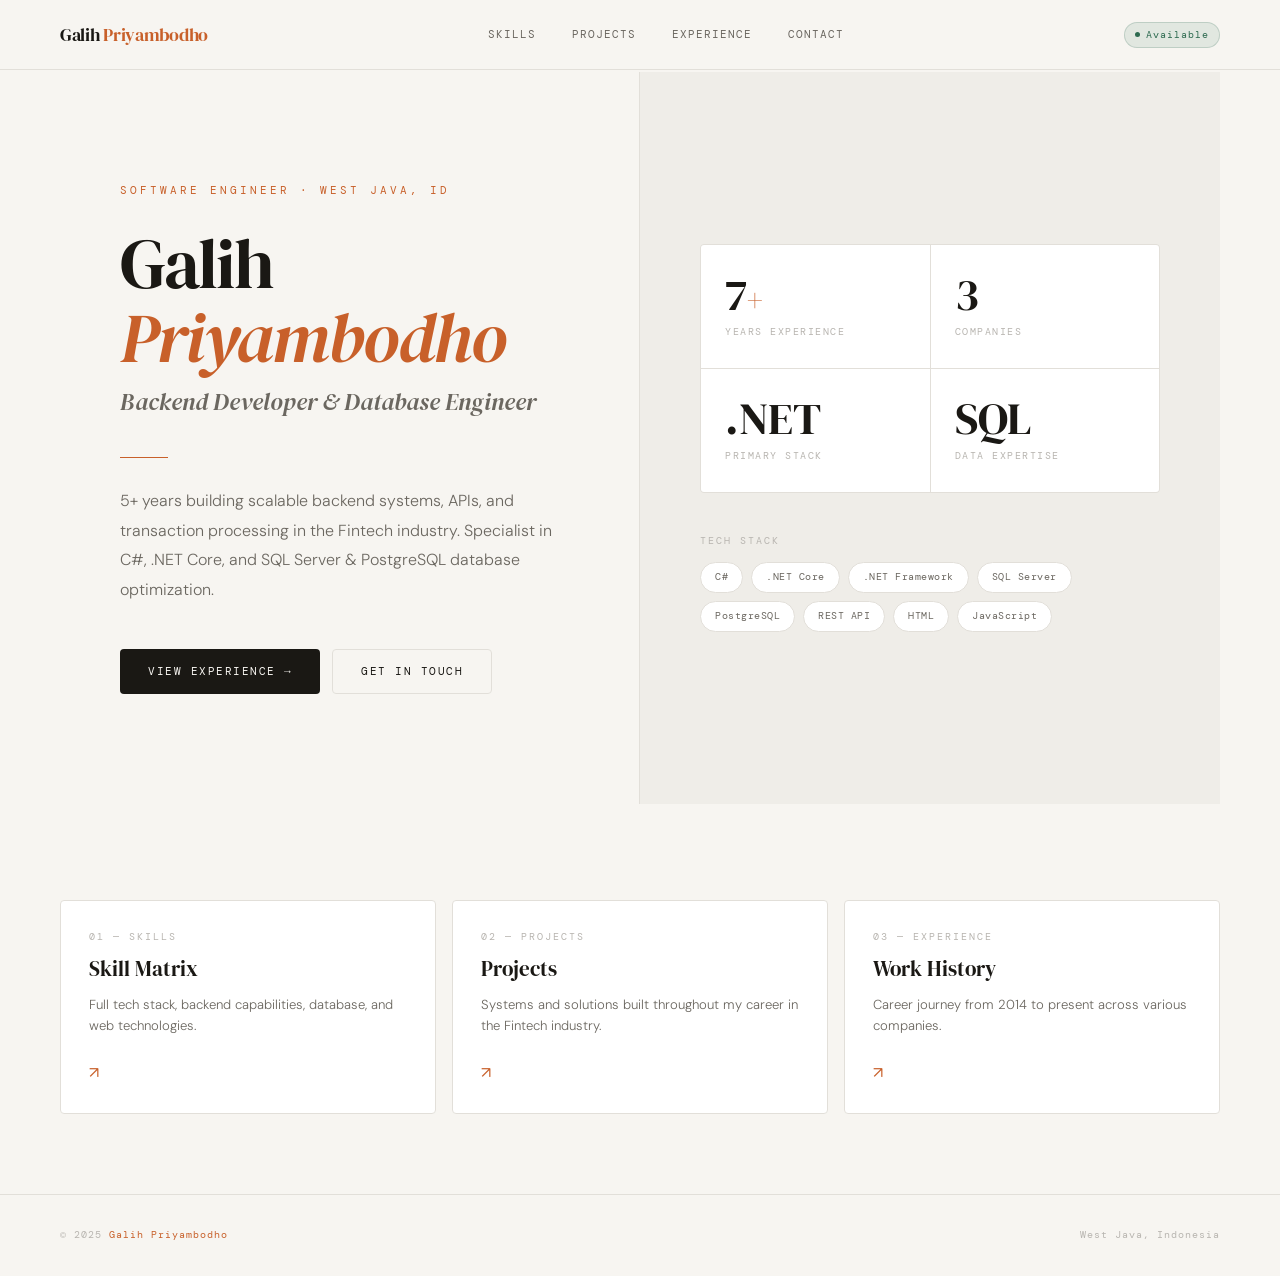
==== index.html @ e3475571 "Update portfolioexperience and stats - Updated experience duration from 5 to 7 years - Updated compa" ====
<!DOCTYPE html>
<html lang="en">
<head>
  <meta charset="UTF-8">
  <meta name="viewport" content="width=device-width, initial-scale=1.0">
  <title>Galih Priyambodho — Software Engineer</title>
  <meta property="og:type" content="website">
  <meta property="og:url" content="https://galihpriyambodho.pages.dev/">
  <meta property="og:title" content="Galih Priyambodho | Senior Full-Stack Developer">
  <meta property="og:description" content="Portfolio of a Senior Full-Stack Developer specializing in .NET and Fintech solutions.">
  
  <meta property="og:image" content="https://galihpriyambodho.pages.dev/assets/og-image.png">
  <link rel="stylesheet" href="assets/css/global.css">
  <style>
    /* ── Hero ── */
    #hero {
      min-height: 100vh;
      display: grid;
      grid-template-columns: 1fr 1fr;
      gap: 0;
      padding-top: 72px;
    }
    .hero-left {
      display: flex;
      flex-direction: column;
      justify-content: center;
      padding: 80px 60px 80px 60px;
      border-right: 1px solid var(--border);
    }
    .hero-eyebrow {
      font-family: 'DM Mono', monospace;
      font-size: 0.68rem;
      letter-spacing: 3px;
      color: var(--accent);
      text-transform: uppercase;
      margin-bottom: 28px;
      animation: fadeUp 0.7s ease forwards;
    }
    .hero-name {
      font-family: 'DM Serif Display', serif;
      font-size: clamp(3rem, 5.5vw, 5rem);
      font-weight: 400;
      line-height: 1.05;
      letter-spacing: -2px;
      color: var(--ink);
      margin-bottom: 8px;
      animation: fadeUp 0.7s 0.1s ease forwards;
      opacity: 0;
    }
    .hero-name em {
      font-style: italic;
      color: var(--accent);
    }
    .hero-title {
      font-family: 'DM Serif Display', serif;
      font-size: clamp(1rem, 2vw, 1.5rem);
      font-weight: 400;
      font-style: italic;
      color: var(--ink-mid);
      margin-bottom: 36px;
      animation: fadeUp 0.7s 0.2s ease forwards;
      opacity: 0;
    }
    .hero-divider {
      width: 48px; height: 1px;
      background: var(--accent);
      margin-bottom: 28px;
      animation: expandW 0.8s 0.3s ease forwards;
      transform-origin: left;
      transform: scaleX(0);
    }
    @keyframes expandW { to { transform: scaleX(1); } }
    .hero-bio {
      font-size: 1rem;
      line-height: 1.85;
      color: var(--ink-mid);
      font-weight: 300;
      max-width: 440px;
      margin-bottom: 44px;
      animation: fadeUp 0.7s 0.35s ease forwards;
      opacity: 0;
    }
    .hero-cta {
      display: flex;
      gap: 12px;
      animation: fadeUp 0.7s 0.45s ease forwards;
      opacity: 0;
    }
    @keyframes fadeUp {
      from { opacity: 0; transform: translateY(18px); }
      to   { opacity: 1; transform: translateY(0); }
    }

    /* ── Hero Right Panel ── */
    .hero-right {
      display: flex;
      flex-direction: column;
      justify-content: center;
      padding: 80px 60px;
      background: var(--bg-soft);
      animation: fadeUp 0.8s 0.5s ease forwards;
      opacity: 0;
    }
    .hero-stats {
      display: grid;
      grid-template-columns: 1fr 1fr;
      gap: 1px;
      background: var(--border);
      border: 1px solid var(--border);
      border-radius: var(--radius);
      overflow: hidden;
      margin-bottom: 40px;
    }
    .stat-box {
      background: var(--bg-card);
      padding: 28px 24px;
    }
    .stat-num {
      font-family: 'DM Serif Display', serif;
      font-size: 2.8rem;
      font-weight: 400;
      color: var(--ink);
      line-height: 1;
      margin-bottom: 6px;
    }
    .stat-num span { color: var(--accent); font-size: 1.8rem; }
    .stat-label {
      font-family: 'DM Mono', monospace;
      font-size: 0.62rem;
      letter-spacing: 1.5px;
      color: var(--ink-faint);
      text-transform: uppercase;
    }

    .hero-stack-title {
      font-family: 'DM Mono', monospace;
      font-size: 0.62rem;
      letter-spacing: 2px;
      color: var(--ink-faint);
      text-transform: uppercase;
      margin-bottom: 14px;
    }
    .hero-stack {
      display: flex;
      flex-wrap: wrap;
      gap: 8px;
    }
    .stack-pill {
      font-family: 'DM Mono', monospace;
      font-size: 0.65rem;
      letter-spacing: 0.5px;
      padding: 6px 14px;
      background: var(--bg-card);
      border: 1px solid var(--border);
      color: var(--ink-mid);
      border-radius: 20px;
      transition: all 0.2s;
    }
    .stack-pill:hover {
      border-color: var(--accent);
      color: var(--accent);
    }

    /* ── Quick Nav Cards ── */
    #quick-nav {
      padding: 0 60px 80px;
      display: grid;
      grid-template-columns: repeat(3, 1fr);
      gap: 16px;
    }
    .qnav-card {
      background: var(--bg-card);
      border: 1px solid var(--border);
      border-radius: var(--radius);
      padding: 28px;
      text-decoration: none;
      color: inherit;
      transition: all 0.25s;
      display: flex;
      flex-direction: column;
      gap: 8px;
    }
    .qnav-card:hover {
      border-color: var(--accent);
      box-shadow: var(--shadow-md);
      transform: translateY(-3px);
    }
    .qnav-num {
      font-family: 'DM Mono', monospace;
      font-size: 0.6rem;
      letter-spacing: 2px;
      color: var(--ink-faint);
      text-transform: uppercase;
    }
    .qnav-title {
      font-family: 'DM Serif Display', serif;
      font-size: 1.3rem;
      color: var(--ink);
    }
    .qnav-desc {
      font-size: 0.82rem;
      color: var(--ink-mid);
      font-weight: 300;
      line-height: 1.6;
    }
    .qnav-arrow {
      margin-top: auto;
      padding-top: 16px;
      font-size: 1rem;
      color: var(--accent);
      transition: transform 0.2s;
    }
    .qnav-card:hover .qnav-arrow { transform: translate(4px, -4px); }

    @media (max-width: 900px) {
      #hero { grid-template-columns: 1fr; }
      .hero-left { padding: 80px 24px 48px; border-right: none; border-bottom: 1px solid var(--border); }
      .hero-right { padding: 48px 24px; }
      #quick-nav { padding: 0 24px 60px; grid-template-columns: 1fr; }
    }
  </style>
</head>
<body>

  <div class="scroll-progress" id="scrollProgress"></div>

  <nav>
    <a href="index.html" class="nav-logo">Galih <span>Priyambodho</span></a>
    <div class="nav-links">
      <a href="porto/skills.html">Skills</a>
      <a href="porto/projects.html">Projects</a>
      <a href="porto/experience.html">Experience</a>
      <a href="porto/contact.html">Contact</a>
    </div>
    <div class="nav-badge">
      <div class="badge-dot"></div>
      Available
    </div>
  </nav>

  <main>
    <section id="hero">

      <!-- Left -->
      <div class="hero-left">
        <div class="hero-eyebrow">Software Engineer · West Java, ID</div>
        <h1 class="hero-name">Galih<br><em>Priyambodho</em></h1>
        <p class="hero-title">Backend Developer & Database Engineer</p>
        <div class="hero-divider"></div>
        <p class="hero-bio">
          5+ years building scalable backend systems, APIs, and transaction processing
          in the Fintech industry. Specialist in C#, .NET Core, and SQL Server & PostgreSQL database optimization.
        </p>
        <div class="hero-cta">
          <a href="porto/experience.html" class="btn btn-primary">View Experience →</a>
          <a href="porto/contact.html" class="btn btn-outline">Get in Touch</a>
        </div>
      </div>

      <!-- Right -->
      <div class="hero-right">
        <div class="hero-stats">
          <div class="stat-box">
            <div class="stat-num">7<span>+</span></div>
            <div class="stat-label">Years Experience</div>
          </div>
          <div class="stat-box">
            <div class="stat-num">3</div>
            <div class="stat-label">Companies</div>
          </div>
          <div class="stat-box">
            <div class="stat-num">.NET</div>
            <div class="stat-label">Primary Stack</div>
          </div>
          <div class="stat-box">
            <div class="stat-num">SQL</div>
            <div class="stat-label">Data Expertise</div>
          </div>
        </div>

        <div class="hero-stack-title">Tech Stack</div>
        <div class="hero-stack">
          <span class="stack-pill">C#</span>
          <span class="stack-pill">.NET Core</span>
          <span class="stack-pill">.NET Framework</span>
          <span class="stack-pill">SQL Server</span>
          <span class="stack-pill">PostgreSQL</span>
          <span class="stack-pill">REST API</span>
          <span class="stack-pill">HTML</span>
          <span class="stack-pill">JavaScript</span>
        </div>
      </div>

    </section>

    <!-- Quick Nav -->
    <div id="quick-nav">
      <a href="porto/skills.html" class="qnav-card reveal">
        <div class="qnav-num">01 — Skills</div>
        <div class="qnav-title">Skill Matrix</div>
        <div class="qnav-desc">Full tech stack, backend capabilities, database, and web technologies.</div>
        <div class="qnav-arrow">↗</div>
      </a>
      <a href="porto/projects.html" class="qnav-card reveal">
        <div class="qnav-num">02 — Projects</div>
        <div class="qnav-title">Projects</div>
        <div class="qnav-desc">Systems and solutions built throughout my career in the Fintech industry.</div>
        <div class="qnav-arrow">↗</div>
      </a>
      <a href="porto/experience.html" class="qnav-card reveal">
        <div class="qnav-num">03 — Experience</div>
        <div class="qnav-title">Work History</div>
        <div class="qnav-desc">Career journey from 2014 to present across various companies.</div>
        <div class="qnav-arrow">↗</div>
      </a>
    </div>
  </main>

  <footer>
    <div class="footer-copy">© 2025 <span>Galih Priyambodho</span></div>
    <div class="footer-loc">West Java, Indonesia</div>
  </footer>

  <script src="assets/js/main.js"></script>
</body>
</html>
---- assets/css/global.css ----
/* ═══════════════════════════════
   GALIH PORTFOLIO — global.css
   Clean Editorial Minimal Theme
═══════════════════════════════ */

@import url('https://fonts.googleapis.com/css2?family=DM+Serif+Display:ital@0;1&family=DM+Mono:wght@300;400;500&family=DM+Sans:ital,wght@0,300;0,400;0,500;1,300&display=swap');

:root {
  --bg:         #f7f5f1;
  --bg-soft:    #efede8;
  --bg-card:    #ffffff;
  --ink:        #1a1814;
  --ink-mid:    #6b6760;
  --ink-faint:  #b8b5b0;
  --accent:     #c8602a;
  --accent-soft:#f0e4db;
  --border:     #e2dfd9;
  --green:      #2d6a4f;
  --radius:     4px;
  --shadow:     0 1px 3px rgba(0,0,0,0.06), 0 4px 16px rgba(0,0,0,0.04);
  --shadow-md:  0 2px 8px rgba(0,0,0,0.08), 0 8px 32px rgba(0,0,0,0.06);
}

*, *::before, *::after { box-sizing: border-box; margin: 0; padding: 0; }
html { scroll-behavior: smooth; font-size: 16px; }

body {
  background: var(--bg);
  color: var(--ink);
  font-family: 'DM Sans', sans-serif;
  font-weight: 400;
  line-height: 1.6;
  overflow-x: hidden;
}

/* ── Scroll Progress ── */
.scroll-progress {
  position: fixed; top: 0; left: 0;
  height: 2px; width: 0%;
  background: var(--accent);
  z-index: 200;
  transition: width 0.05s;
}

/* ── Navigation ── */
nav {
  position: fixed; top: 0; left: 0; right: 0;
  z-index: 100;
  padding: 20px 60px;
  display: flex;
  align-items: center;
  justify-content: space-between;
  background: rgba(247, 245, 241, 0.92);
  backdrop-filter: blur(12px);
  border-bottom: 1px solid var(--border);
  transition: padding 0.3s;
}
.nav-logo {
  font-family: 'DM Serif Display', serif;
  font-size: 1.15rem;
  color: var(--ink);
  text-decoration: none;
  letter-spacing: -0.3px;
}
.nav-logo span {
  color: var(--accent);
}
.nav-links {
  display: flex;
  gap: 36px;
  align-items: center;
}
.nav-links a {
  font-family: 'DM Mono', monospace;
  font-size: 0.7rem;
  letter-spacing: 1px;
  color: var(--ink-mid);
  text-decoration: none;
  text-transform: uppercase;
  transition: color 0.2s;
  position: relative;
}
.nav-links a::after {
  content: '';
  position: absolute;
  bottom: -2px; left: 0;
  width: 0; height: 1px;
  background: var(--accent);
  transition: width 0.25s;
}
.nav-links a:hover,
.nav-links a.active { color: var(--accent); }
.nav-links a:hover::after,
.nav-links a.active::after { width: 100%; }

.nav-badge {
  font-family: 'DM Mono', monospace;
  font-size: 0.62rem;
  letter-spacing: 1px;
  color: var(--green);
  background: rgba(45, 106, 79, 0.1);
  border: 1px solid rgba(45, 106, 79, 0.2);
  padding: 4px 10px;
  border-radius: 20px;
  display: flex;
  align-items: center;
  gap: 6px;
}
.badge-dot {
  width: 5px; height: 5px;
  background: var(--green);
  border-radius: 50%;
  animation: blink 2s infinite;
}
@keyframes blink {
  0%, 100% { opacity: 1; }
  50%       { opacity: 0.3; }
}

/* ── Section Layout ── */
section {
  padding: 96px 60px;
  position: relative;
}
.section-label {
  font-family: 'DM Mono', monospace;
  font-size: 0.65rem;
  letter-spacing: 3px;
  color: var(--accent);
  text-transform: uppercase;
  margin-bottom: 12px;
  display: flex;
  align-items: center;
  gap: 10px;
}
.section-label::after {
  content: '';
  flex: 1;
  max-width: 40px;
  height: 1px;
  background: var(--accent);
  opacity: 0.4;
}
.section-title {
  font-family: 'DM Serif Display', serif;
  font-size: clamp(2rem, 4vw, 3rem);
  font-weight: 400;
  color: var(--ink);
  line-height: 1.15;
  letter-spacing: -0.5px;
  margin-bottom: 48px;
}

/* ── Footer ── */
footer {
  padding: 32px 60px;
  border-top: 1px solid var(--border);
  display: flex;
  justify-content: space-between;
  align-items: center;
}
.footer-copy {
  font-family: 'DM Mono', monospace;
  font-size: 0.65rem;
  letter-spacing: 1px;
  color: var(--ink-faint);
}
.footer-copy span { color: var(--accent); }
.footer-loc {
  font-family: 'DM Mono', monospace;
  font-size: 0.65rem;
  letter-spacing: 1px;
  color: var(--ink-faint);
}

/* ── Buttons ── */
.btn {
  display: inline-flex;
  align-items: center;
  gap: 8px;
  font-family: 'DM Mono', monospace;
  font-size: 0.7rem;
  letter-spacing: 1.5px;
  text-transform: uppercase;
  padding: 13px 28px;
  border-radius: var(--radius);
  text-decoration: none;
  transition: all 0.25s;
  cursor: pointer;
  border: none;
}
.btn-primary {
  background: var(--ink);
  color: var(--bg);
}
.btn-primary:hover {
  background: var(--accent);
  transform: translateY(-1px);
  box-shadow: var(--shadow-md);
}
.btn-outline {
  background: transparent;
  color: var(--ink);
  border: 1px solid var(--border);
}
.btn-outline:hover {
  border-color: var(--accent);
  color: var(--accent);
  transform: translateY(-1px);
}

/* ── Fade-in animations ── */
.reveal {
  opacity: 0;
  transform: translateY(20px);
  transition: opacity 0.6s ease, transform 0.6s ease;
}
.reveal.visible {
  opacity: 1;
  transform: translateY(0);
}

/* ── Responsive ── */
@media (max-width: 768px) {
  nav { padding: 16px 24px; }
  section { padding: 72px 24px; }
  footer { padding: 24px; flex-direction: column; gap: 8px; text-align: center; }
  .nav-links { gap: 20px; }
  .nav-badge { display: none; }
}
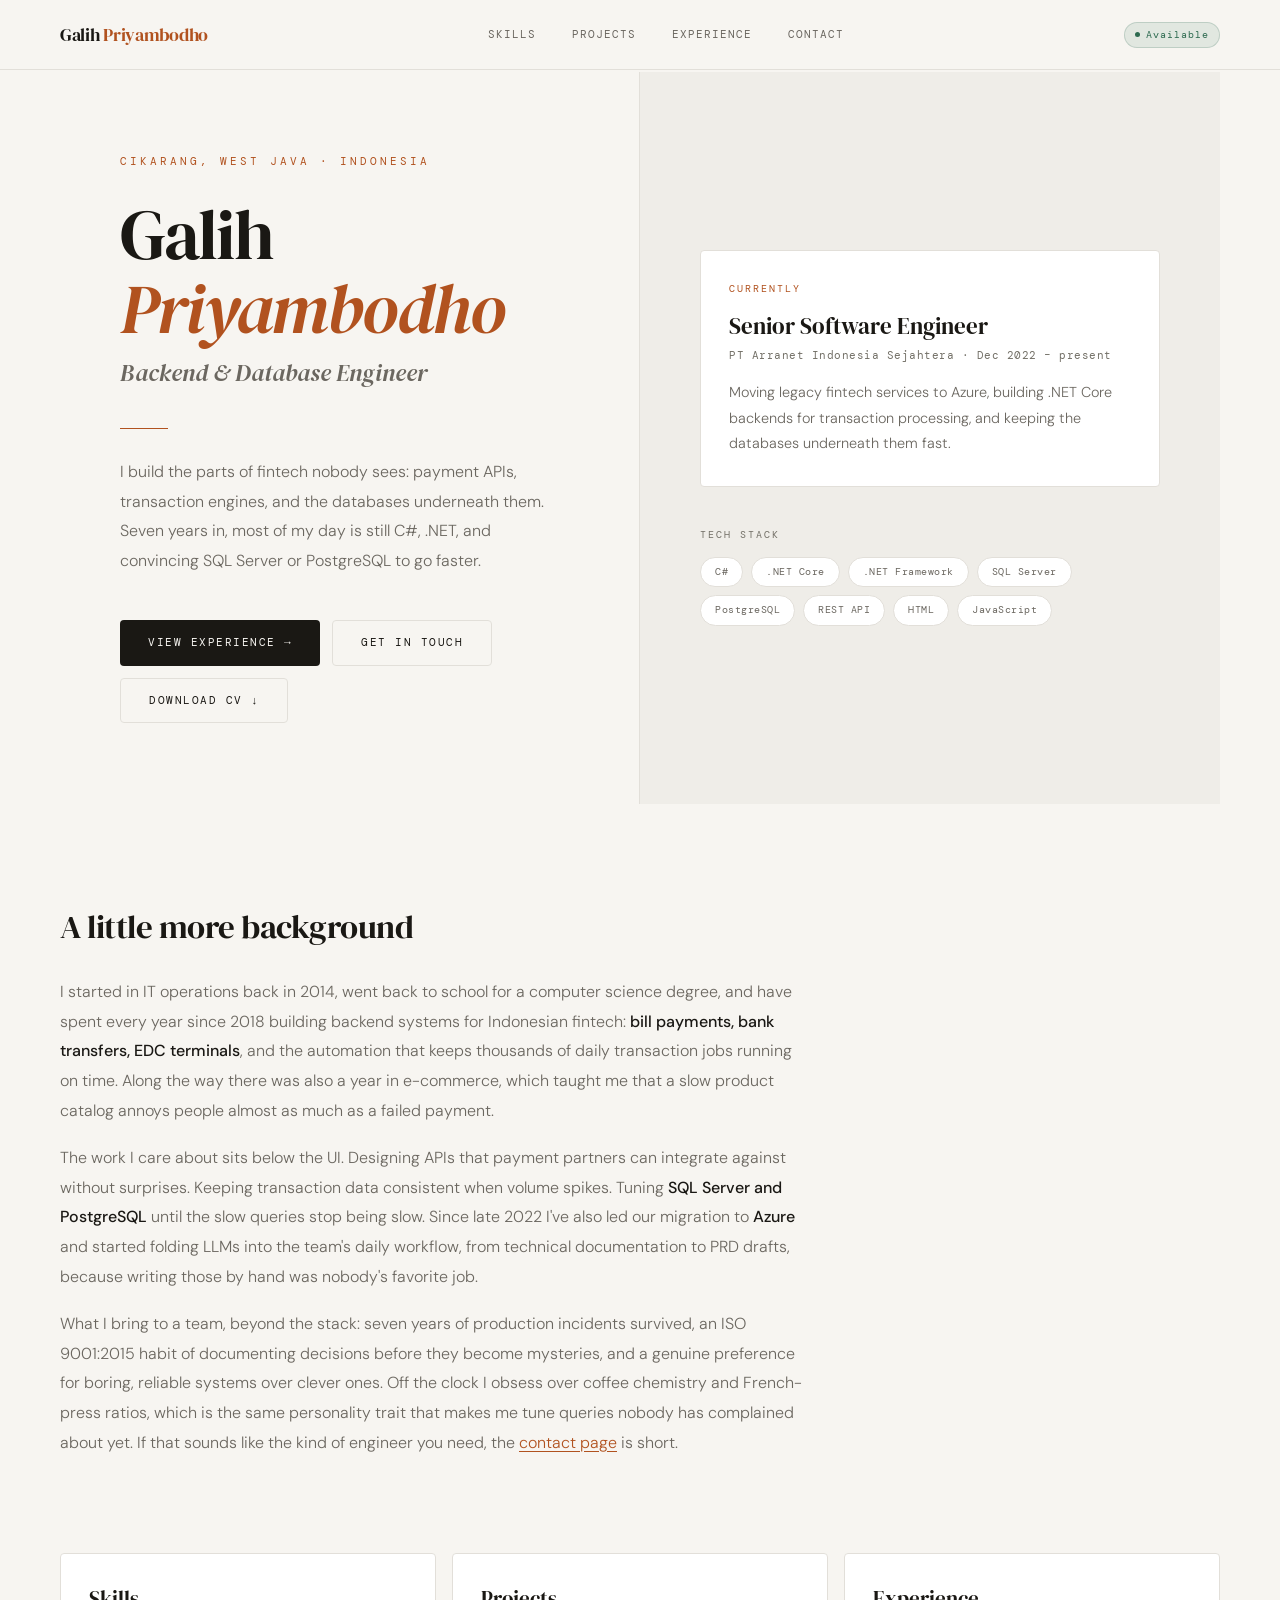
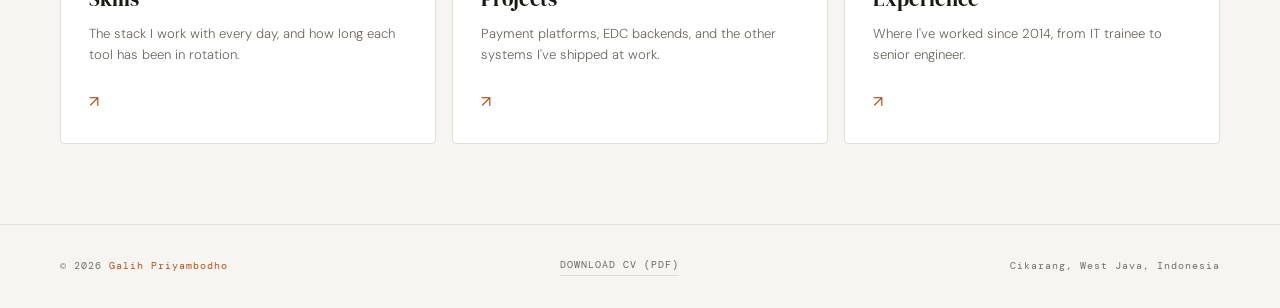
==== commit ae9fc1d2: "feat: rework copy, consistency, and accessibility Fixes from design critique (score 22/40 -> 40/40):" ====
--- a/index.html
+++ b/index.html
@@ -3,13 +3,13 @@
 <head>
   <meta charset="UTF-8">
   <meta name="viewport" content="width=device-width, initial-scale=1.0">
-  <title>Galih Priyambodho — Software Engineer</title>
+  <title>Galih Priyambodho — Backend & Database Engineer</title>
+  <meta name="description" content="Backend & database engineer in West Java, Indonesia. Seven years of .NET, SQL Server, and PostgreSQL work in fintech: payment platforms, EDC backends, transaction systems.">
   <meta property="og:type" content="website">
   <meta property="og:url" content="https://galihpriyambodho.pages.dev/">
-  <meta property="og:title" content="Galih Priyambodho | Senior Full-Stack Developer">
-  <meta property="og:description" content="Portfolio of a Senior Full-Stack Developer specializing in .NET and Fintech solutions.">
-  
-  <meta property="og:image" content="https://galihpriyambodho.pages.dev/assets/og-image.png">
+  <meta property="og:title" content="Galih Priyambodho — Backend & Database Engineer">
+  <meta property="og:description" content="Seven years of .NET and SQL work in fintech: payment platforms, EDC backends, transaction systems.">
+  <link rel="icon" href="data:image/svg+xml,%3Csvg xmlns='http://www.w3.org/2000/svg' viewBox='0 0 32 32'%3E%3Crect width='32' height='32' rx='6' fill='%23b1521f'/%3E%3Ctext x='16' y='22' font-family='Georgia,serif' font-size='18' fill='%23f7f5f1' text-anchor='middle'%3EG%3C/text%3E%3C/svg%3E">
   <link rel="stylesheet" href="assets/css/global.css">
   <style>
     /* ── Hero ── */
@@ -41,7 +41,7 @@
       font-size: clamp(3rem, 5.5vw, 5rem);
       font-weight: 400;
       line-height: 1.05;
-      letter-spacing: -2px;
+      letter-spacing: -0.03em;
       color: var(--ink);
       margin-bottom: 8px;
       animation: fadeUp 0.7s 0.1s ease forwards;
@@ -82,6 +82,7 @@
     }
     .hero-cta {
       display: flex;
+      flex-wrap: wrap;
       gap: 12px;
       animation: fadeUp 0.7s 0.45s ease forwards;
       opacity: 0;
@@ -101,35 +102,39 @@
       animation: fadeUp 0.8s 0.5s ease forwards;
       opacity: 0;
     }
-    .hero-stats {
-      display: grid;
-      grid-template-columns: 1fr 1fr;
-      gap: 1px;
-      background: var(--border);
+    .hero-now {
+      background: var(--bg-card);
       border: 1px solid var(--border);
       border-radius: var(--radius);
-      overflow: hidden;
+      padding: 30px 28px;
       margin-bottom: 40px;
     }
-    .stat-box {
-      background: var(--bg-card);
-      padding: 28px 24px;
-    }
-    .stat-num {
-      font-family: 'DM Serif Display', serif;
-      font-size: 2.8rem;
-      font-weight: 400;
+    .hero-now-label {
+      font-family: 'DM Mono', monospace;
+      font-size: 0.62rem;
+      letter-spacing: 2px;
+      color: var(--accent);
+      text-transform: uppercase;
+      margin-bottom: 14px;
+    }
+    .hero-now-role {
+      font-family: 'DM Serif Display', serif;
+      font-size: 1.45rem;
       color: var(--ink);
-      line-height: 1;
-      margin-bottom: 6px;
-    }
-    .stat-num span { color: var(--accent); font-size: 1.8rem; }
-    .stat-label {
-      font-family: 'DM Mono', monospace;
-      font-size: 0.62rem;
-      letter-spacing: 1.5px;
+      line-height: 1.3;
+    }
+    .hero-now-meta {
+      font-family: 'DM Mono', monospace;
+      font-size: 0.68rem;
+      letter-spacing: 0.5px;
       color: var(--ink-faint);
-      text-transform: uppercase;
+      margin: 6px 0 16px;
+    }
+    .hero-now-desc {
+      font-size: 0.9rem;
+      line-height: 1.75;
+      color: var(--ink-mid);
+      font-weight: 300;
     }
 
     .hero-stack-title {
@@ -160,6 +165,31 @@
       border-color: var(--accent);
       color: var(--accent);
     }
+
+    /* ── About / Summary ── */
+    #about {
+      padding: 0 60px 96px;
+      max-width: 1020px;
+    }
+    #about h2 {
+      font-family: 'DM Serif Display', serif;
+      font-size: clamp(1.6rem, 2.6vw, 2.2rem);
+      font-weight: 400;
+      color: var(--ink);
+      letter-spacing: -0.5px;
+      margin-bottom: 24px;
+    }
+    .about-text p {
+      font-size: 1rem;
+      line-height: 1.85;
+      color: var(--ink-mid);
+      font-weight: 300;
+      max-width: 68ch;
+      margin-bottom: 18px;
+    }
+    .about-text p:last-child { margin-bottom: 0; }
+    .about-text strong { color: var(--ink); font-weight: 500; }
+    .about-text a { color: var(--accent); text-underline-offset: 3px; }
 
     /* ── Quick Nav Cards ── */
     #quick-nav {
@@ -185,13 +215,6 @@
       box-shadow: var(--shadow-md);
       transform: translateY(-3px);
     }
-    .qnav-num {
-      font-family: 'DM Mono', monospace;
-      font-size: 0.6rem;
-      letter-spacing: 2px;
-      color: var(--ink-faint);
-      text-transform: uppercase;
-    }
     .qnav-title {
       font-family: 'DM Serif Display', serif;
       font-size: 1.3rem;
@@ -216,13 +239,15 @@
       #hero { grid-template-columns: 1fr; }
       .hero-left { padding: 80px 24px 48px; border-right: none; border-bottom: 1px solid var(--border); }
       .hero-right { padding: 48px 24px; }
+      #about { padding: 0 24px 72px; }
       #quick-nav { padding: 0 24px 60px; grid-template-columns: 1fr; }
     }
   </style>
 </head>
 <body>
 
-  <div class="scroll-progress" id="scrollProgress"></div>
+  <a href="#main" class="skip-link">Skip to content</a>
+  <div class="scroll-progress" id="scrollProgress" aria-hidden="true"></div>
 
   <nav>
     <a href="index.html" class="nav-logo">Galih <span>Priyambodho</span></a>
@@ -238,44 +263,37 @@
     </div>
   </nav>
 
-  <main>
+  <main id="main">
     <section id="hero">
 
       <!-- Left -->
       <div class="hero-left">
-        <div class="hero-eyebrow">Software Engineer · West Java, ID</div>
+        <div class="hero-eyebrow">Cikarang, West Java · Indonesia</div>
         <h1 class="hero-name">Galih<br><em>Priyambodho</em></h1>
-        <p class="hero-title">Backend Developer & Database Engineer</p>
+        <p class="hero-title">Backend & Database Engineer</p>
         <div class="hero-divider"></div>
         <p class="hero-bio">
-          5+ years building scalable backend systems, APIs, and transaction processing
-          in the Fintech industry. Specialist in C#, .NET Core, and SQL Server & PostgreSQL database optimization.
+          I build the parts of fintech nobody sees: payment APIs, transaction engines,
+          and the databases underneath them. Seven years in, most of my day is still
+          C#, .NET, and convincing SQL Server or PostgreSQL to go faster.
         </p>
         <div class="hero-cta">
           <a href="porto/experience.html" class="btn btn-primary">View Experience →</a>
           <a href="porto/contact.html" class="btn btn-outline">Get in Touch</a>
+          <a href="docs/CV_Galih_Priyambodho.pdf" class="btn btn-outline" download>Download CV ↓</a>
         </div>
       </div>
 
       <!-- Right -->
       <div class="hero-right">
-        <div class="hero-stats">
-          <div class="stat-box">
-            <div class="stat-num">7<span>+</span></div>
-            <div class="stat-label">Years Experience</div>
-          </div>
-          <div class="stat-box">
-            <div class="stat-num">3</div>
-            <div class="stat-label">Companies</div>
-          </div>
-          <div class="stat-box">
-            <div class="stat-num">.NET</div>
-            <div class="stat-label">Primary Stack</div>
-          </div>
-          <div class="stat-box">
-            <div class="stat-num">SQL</div>
-            <div class="stat-label">Data Expertise</div>
-          </div>
+        <div class="hero-now">
+          <div class="hero-now-label">Currently</div>
+          <div class="hero-now-role">Senior Software Engineer</div>
+          <div class="hero-now-meta">PT Arranet Indonesia Sejahtera · Dec 2022 – present</div>
+          <p class="hero-now-desc">
+            Moving legacy fintech services to Azure, building .NET Core backends for
+            transaction processing, and keeping the databases underneath them fast.
+          </p>
         </div>
 
         <div class="hero-stack-title">Tech Stack</div>
@@ -293,32 +311,61 @@
 
     </section>
 
+    <!-- About / Summary -->
+    <section id="about">
+      <h2 class="reveal">A little more background</h2>
+      <div class="about-text">
+        <p class="reveal">
+          I started in IT operations back in 2014, went back to school for a computer science
+          degree, and have spent every year since 2018 building backend systems for Indonesian
+          fintech: <strong>bill payments, bank transfers, EDC terminals</strong>, and the automation
+          that keeps thousands of daily transaction jobs running on time. Along the way there was
+          also a year in e-commerce, which taught me that a slow product catalog annoys people
+          almost as much as a failed payment.
+        </p>
+        <p class="reveal">
+          The work I care about sits below the UI. Designing APIs that payment partners can
+          integrate against without surprises. Keeping transaction data consistent when volume
+          spikes. Tuning <strong>SQL Server and PostgreSQL</strong> until the slow queries stop being
+          slow. Since late 2022 I've also led our migration to <strong>Azure</strong> and started
+          folding LLMs into the team's daily workflow, from technical documentation to PRD drafts,
+          because writing those by hand was nobody's favorite job.
+        </p>
+        <p class="reveal">
+          What I bring to a team, beyond the stack: seven years of production incidents survived,
+          an ISO 9001:2015 habit of documenting decisions before they become mysteries, and a
+          genuine preference for boring, reliable systems over clever ones. Off the clock I obsess
+          over coffee chemistry and French-press ratios, which is the same personality trait that
+          makes me tune queries nobody has complained about yet. If that sounds like the kind of
+          engineer you need, the <a href="porto/contact.html">contact page</a> is short.
+        </p>
+      </div>
+    </section>
+
     <!-- Quick Nav -->
     <div id="quick-nav">
       <a href="porto/skills.html" class="qnav-card reveal">
-        <div class="qnav-num">01 — Skills</div>
-        <div class="qnav-title">Skill Matrix</div>
-        <div class="qnav-desc">Full tech stack, backend capabilities, database, and web technologies.</div>
+        <div class="qnav-title">Skills</div>
+        <div class="qnav-desc">The stack I work with every day, and how long each tool has been in rotation.</div>
         <div class="qnav-arrow">↗</div>
       </a>
       <a href="porto/projects.html" class="qnav-card reveal">
-        <div class="qnav-num">02 — Projects</div>
         <div class="qnav-title">Projects</div>
-        <div class="qnav-desc">Systems and solutions built throughout my career in the Fintech industry.</div>
+        <div class="qnav-desc">Payment platforms, EDC backends, and the other systems I've shipped at work.</div>
         <div class="qnav-arrow">↗</div>
       </a>
       <a href="porto/experience.html" class="qnav-card reveal">
-        <div class="qnav-num">03 — Experience</div>
-        <div class="qnav-title">Work History</div>
-        <div class="qnav-desc">Career journey from 2014 to present across various companies.</div>
+        <div class="qnav-title">Experience</div>
+        <div class="qnav-desc">Where I've worked since 2014, from IT trainee to senior engineer.</div>
         <div class="qnav-arrow">↗</div>
       </a>
     </div>
   </main>
 
   <footer>
-    <div class="footer-copy">© 2025 <span>Galih Priyambodho</span></div>
-    <div class="footer-loc">West Java, Indonesia</div>
+    <div class="footer-copy">© 2026 <span>Galih Priyambodho</span></div>
+    <a href="docs/CV_Galih_Priyambodho.pdf" class="footer-cv" download>Download CV (PDF)</a>
+    <div class="footer-loc">Cikarang, West Java, Indonesia</div>
   </footer>
 
   <script src="assets/js/main.js"></script>
--- a/assets/css/global.css
+++ b/assets/css/global.css
@@ -11,8 +11,8 @@
   --bg-card:    #ffffff;
   --ink:        #1a1814;
   --ink-mid:    #6b6760;
-  --ink-faint:  #b8b5b0;
-  --accent:     #c8602a;
+  --ink-faint:  #737067; /* kontras 4.55:1 di atas --bg, aman WCAG AA untuk label kecil */
+  --accent:     #b1521f; /* kontras 4.71:1 di atas --bg, aman untuk teks mono kecil */
   --accent-soft:#f0e4db;
   --border:     #e2dfd9;
   --green:      #2d6a4f;
@@ -24,6 +24,41 @@
 *, *::before, *::after { box-sizing: border-box; margin: 0; padding: 0; }
 html { scroll-behavior: smooth; font-size: 16px; }
 
+/* ── Utilitas aksesibilitas ── */
+.sr-only {
+  position: absolute;
+  width: 1px; height: 1px;
+  padding: 0; margin: -1px;
+  overflow: hidden;
+  clip: rect(0 0 0 0);
+  white-space: nowrap;
+  border: 0;
+}
+.skip-link {
+  position: fixed;
+  left: 16px; top: -60px;
+  z-index: 300;
+  background: var(--ink);
+  color: var(--bg);
+  font-family: 'DM Mono', monospace;
+  font-size: 0.7rem;
+  letter-spacing: 1px;
+  text-transform: uppercase;
+  text-decoration: none;
+  padding: 10px 16px;
+  border-radius: var(--radius);
+  transition: top 0.2s;
+}
+.skip-link:focus { top: 16px; }
+
+/* Indikator fokus keyboard yang jelas di semua elemen interaktif */
+a:focus-visible,
+button:focus-visible {
+  outline: 2px solid var(--accent);
+  outline-offset: 3px;
+  border-radius: 2px;
+}
+
 body {
   background: var(--bg);
   color: var(--ink);
@@ -89,9 +124,11 @@
   transition: width 0.25s;
 }
 .nav-links a:hover,
-.nav-links a.active { color: var(--accent); }
+.nav-links a.active,
+.nav-links a[aria-current="page"] { color: var(--accent); }
 .nav-links a:hover::after,
-.nav-links a.active::after { width: 100%; }
+.nav-links a.active::after,
+.nav-links a[aria-current="page"]::after { width: 100%; }
 
 .nav-badge {
   font-family: 'DM Mono', monospace;
@@ -172,6 +209,18 @@
   letter-spacing: 1px;
   color: var(--ink-faint);
 }
+.footer-cv {
+  font-family: 'DM Mono', monospace;
+  font-size: 0.65rem;
+  letter-spacing: 1px;
+  text-transform: uppercase;
+  color: var(--ink-mid);
+  text-decoration: none;
+  border-bottom: 1px solid var(--border);
+  padding-bottom: 1px;
+  transition: color 0.2s, border-color 0.2s;
+}
+.footer-cv:hover { color: var(--accent); border-color: var(--accent); }
 
 /* ── Buttons ── */
 .btn {
@@ -209,15 +258,28 @@
   transform: translateY(-1px);
 }
 
-/* ── Fade-in animations ── */
-.reveal {
+/* ── Fade-in animations ──
+   Hanya disembunyikan kalau JS aktif (html.js dipasang main.js),
+   supaya konten tetap terlihat tanpa JavaScript. */
+html.js .reveal {
   opacity: 0;
   transform: translateY(20px);
   transition: opacity 0.6s ease, transform 0.6s ease;
 }
-.reveal.visible {
+html.js .reveal.visible {
   opacity: 1;
   transform: translateY(0);
+}
+
+/* ── Reduced motion ── */
+@media (prefers-reduced-motion: reduce) {
+  html { scroll-behavior: auto; }
+  *, *::before, *::after {
+    animation-duration: 0.01ms !important;
+    animation-delay: 0s !important;
+    transition-duration: 0.01ms !important;
+  }
+  html.js .reveal { opacity: 1; transform: none; }
 }
 
 /* ── Responsive ── */
@@ -228,3 +290,9 @@
   .nav-links { gap: 20px; }
   .nav-badge { display: none; }
 }
+
+/* Layar sempit: nav dibiarkan wrap supaya link tidak terpotong */
+@media (max-width: 430px) {
+  nav { flex-wrap: wrap; justify-content: center; row-gap: 8px; }
+  .nav-links { width: 100%; justify-content: center; gap: 16px; }
+}
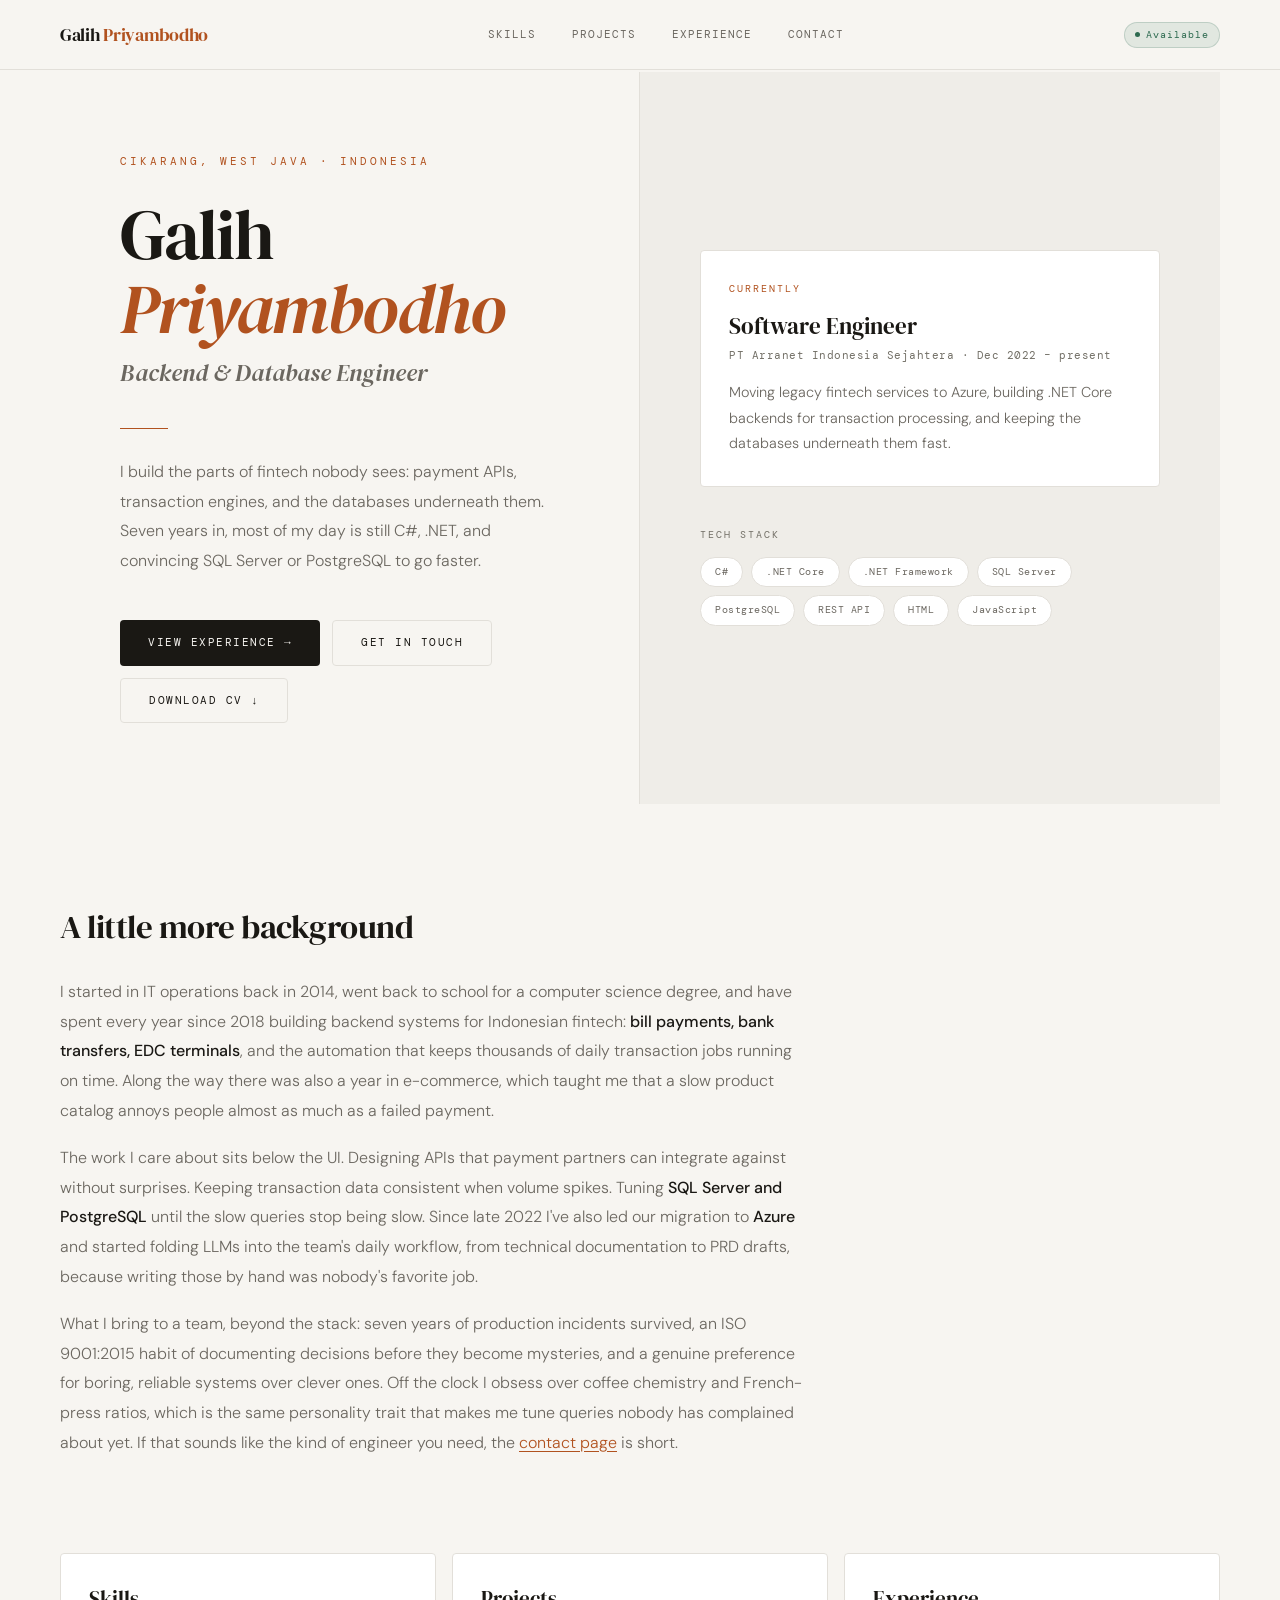
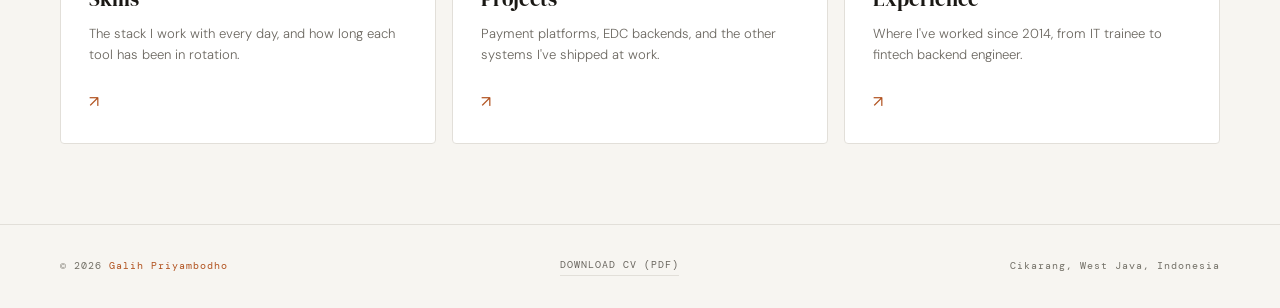
==== commit 2c57743a: "fix: correct job title to Software Engineer, remove Senior claim Site, CV source, and regenerated PD" ====
--- a/index.html
+++ b/index.html
@@ -288,7 +288,7 @@
       <div class="hero-right">
         <div class="hero-now">
           <div class="hero-now-label">Currently</div>
-          <div class="hero-now-role">Senior Software Engineer</div>
+          <div class="hero-now-role">Software Engineer</div>
           <div class="hero-now-meta">PT Arranet Indonesia Sejahtera · Dec 2022 – present</div>
           <p class="hero-now-desc">
             Moving legacy fintech services to Azure, building .NET Core backends for
@@ -356,7 +356,7 @@
       </a>
       <a href="porto/experience.html" class="qnav-card reveal">
         <div class="qnav-title">Experience</div>
-        <div class="qnav-desc">Where I've worked since 2014, from IT trainee to senior engineer.</div>
+        <div class="qnav-desc">Where I've worked since 2014, from IT trainee to fintech backend engineer.</div>
         <div class="qnav-arrow">↗</div>
       </a>
     </div>
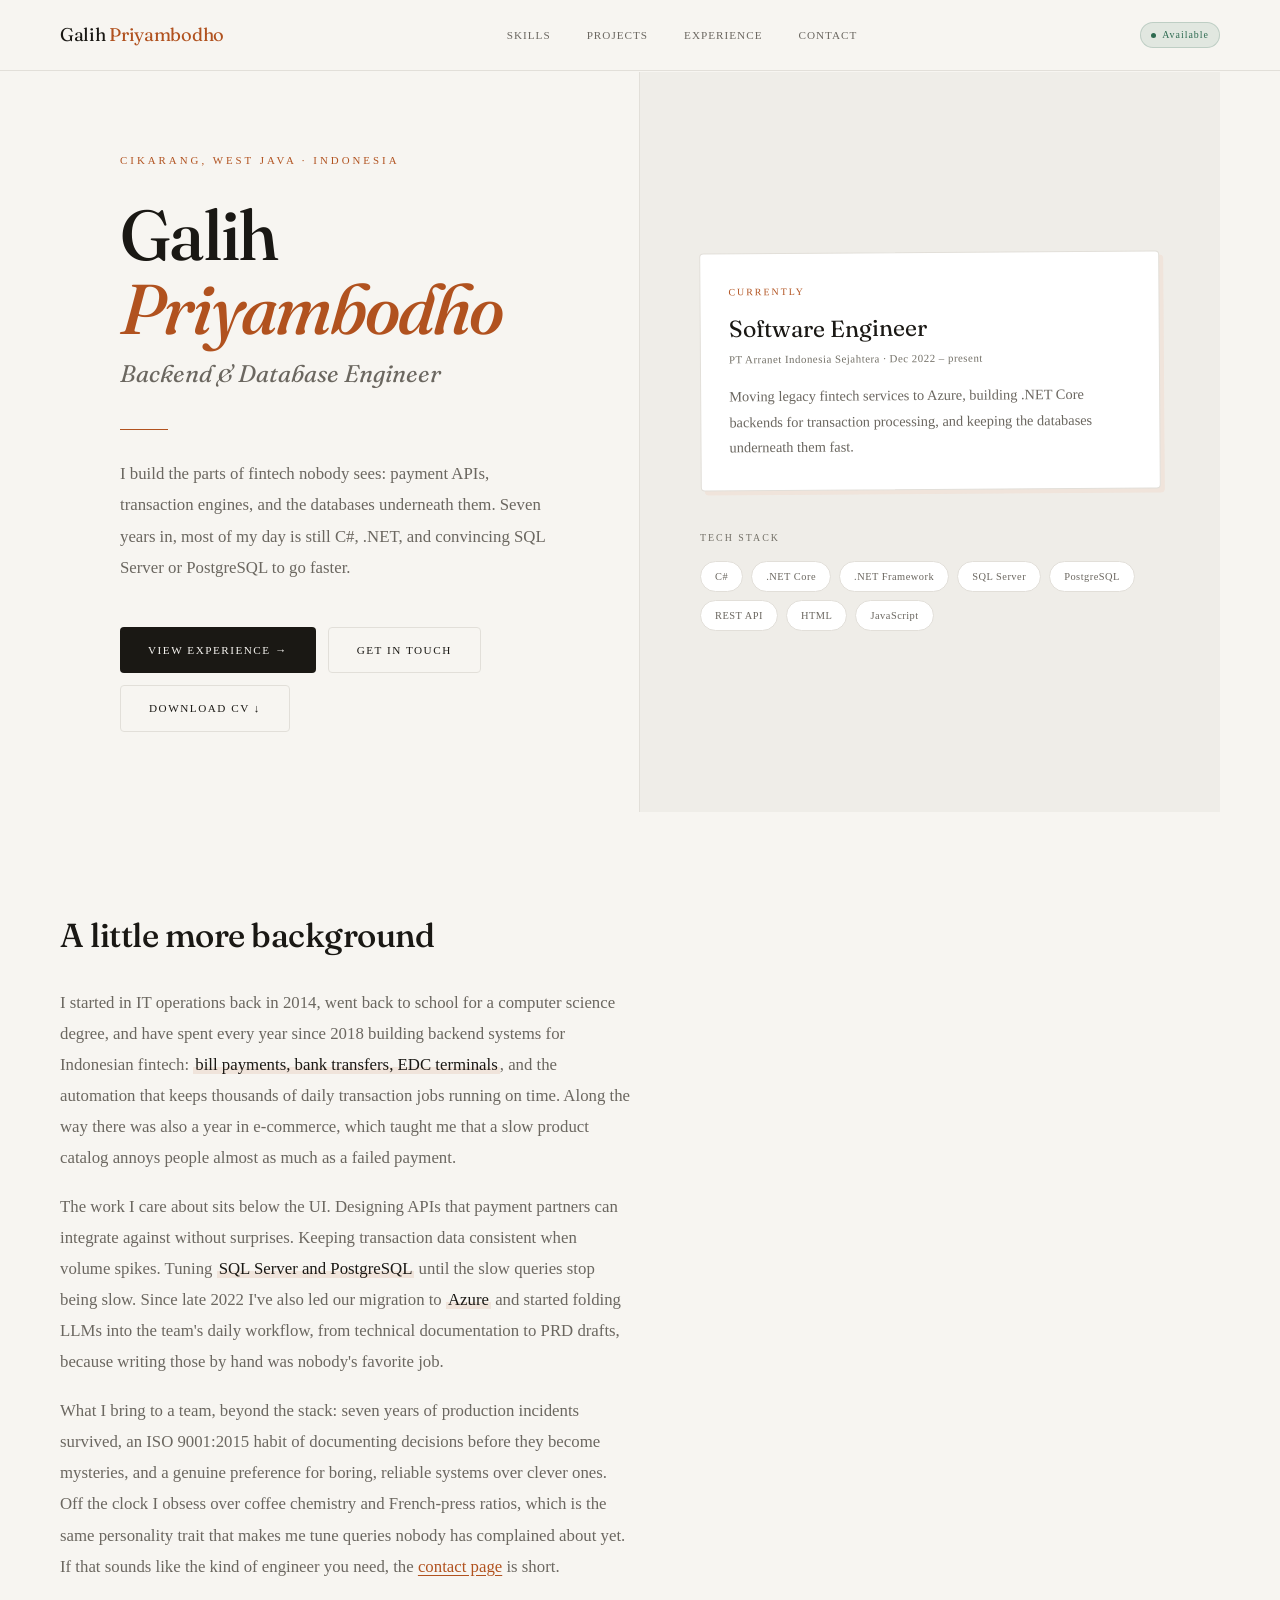
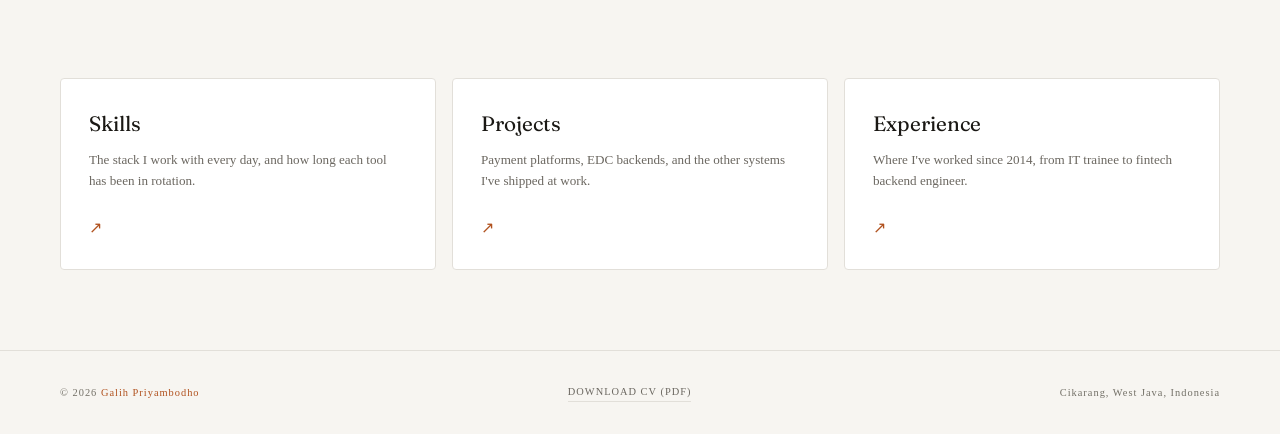
==== commit 0df55e53: "feat: humanize visual design, improve readability - Swap display font DM Serif Display -> Fraunces v" ====
--- a/index.html
+++ b/index.html
@@ -28,7 +28,7 @@
       border-right: 1px solid var(--border);
     }
     .hero-eyebrow {
-      font-family: 'DM Mono', monospace;
+      font-family: var(--font-mono);
       font-size: 0.68rem;
       letter-spacing: 3px;
       color: var(--accent);
@@ -37,9 +37,9 @@
       animation: fadeUp 0.7s ease forwards;
     }
     .hero-name {
-      font-family: 'DM Serif Display', serif;
+      font-family: var(--font-display);
       font-size: clamp(3rem, 5.5vw, 5rem);
-      font-weight: 400;
+      font-weight: 500;
       line-height: 1.05;
       letter-spacing: -0.03em;
       color: var(--ink);
@@ -52,7 +52,7 @@
       color: var(--accent);
     }
     .hero-title {
-      font-family: 'DM Serif Display', serif;
+      font-family: var(--font-display);
       font-size: clamp(1rem, 2vw, 1.5rem);
       font-weight: 400;
       font-style: italic;
@@ -71,10 +71,10 @@
     }
     @keyframes expandW { to { transform: scaleX(1); } }
     .hero-bio {
-      font-size: 1rem;
+      font-size: 1.05rem;
       line-height: 1.85;
       color: var(--ink-mid);
-      font-weight: 300;
+      font-weight: 400;
       max-width: 440px;
       margin-bottom: 44px;
       animation: fadeUp 0.7s 0.35s ease forwards;
@@ -108,9 +108,11 @@
       border-radius: var(--radius);
       padding: 30px 28px;
       margin-bottom: 40px;
+      box-shadow: var(--shadow-print);
+      transform: rotate(-0.4deg); /* sedikit miring, kesan kartu tertempel tangan */
     }
     .hero-now-label {
-      font-family: 'DM Mono', monospace;
+      font-family: var(--font-mono);
       font-size: 0.62rem;
       letter-spacing: 2px;
       color: var(--accent);
@@ -118,13 +120,13 @@
       margin-bottom: 14px;
     }
     .hero-now-role {
-      font-family: 'DM Serif Display', serif;
+      font-family: var(--font-display);
       font-size: 1.45rem;
       color: var(--ink);
       line-height: 1.3;
     }
     .hero-now-meta {
-      font-family: 'DM Mono', monospace;
+      font-family: var(--font-mono);
       font-size: 0.68rem;
       letter-spacing: 0.5px;
       color: var(--ink-faint);
@@ -134,11 +136,11 @@
       font-size: 0.9rem;
       line-height: 1.75;
       color: var(--ink-mid);
-      font-weight: 300;
+      font-weight: 400;
     }
 
     .hero-stack-title {
-      font-family: 'DM Mono', monospace;
+      font-family: var(--font-mono);
       font-size: 0.62rem;
       letter-spacing: 2px;
       color: var(--ink-faint);
@@ -151,7 +153,7 @@
       gap: 8px;
     }
     .stack-pill {
-      font-family: 'DM Mono', monospace;
+      font-family: var(--font-mono);
       font-size: 0.65rem;
       letter-spacing: 0.5px;
       padding: 6px 14px;
@@ -172,23 +174,29 @@
       max-width: 1020px;
     }
     #about h2 {
-      font-family: 'DM Serif Display', serif;
+      font-family: var(--font-display);
       font-size: clamp(1.6rem, 2.6vw, 2.2rem);
-      font-weight: 400;
+      font-weight: 500;
       color: var(--ink);
       letter-spacing: -0.5px;
       margin-bottom: 24px;
     }
     .about-text p {
-      font-size: 1rem;
+      font-size: 1.05rem;
       line-height: 1.85;
       color: var(--ink-mid);
-      font-weight: 300;
+      font-weight: 400;
       max-width: 68ch;
       margin-bottom: 18px;
     }
     .about-text p:last-child { margin-bottom: 0; }
-    .about-text strong { color: var(--ink); font-weight: 500; }
+    /* Highlight ala stabilo tipis di kata kunci — terasa ditandai manusia */
+    .about-text strong {
+      color: var(--ink);
+      font-weight: 500;
+      background: linear-gradient(transparent 62%, var(--accent-soft) 62%);
+      padding: 0 2px;
+    }
     .about-text a { color: var(--accent); text-underline-offset: 3px; }
 
     /* ── Quick Nav Cards ── */
@@ -212,18 +220,17 @@
     }
     .qnav-card:hover {
       border-color: var(--accent);
-      box-shadow: var(--shadow-md);
-      transform: translateY(-3px);
+      box-shadow: var(--shadow-print);
     }
     .qnav-title {
-      font-family: 'DM Serif Display', serif;
+      font-family: var(--font-display);
       font-size: 1.3rem;
       color: var(--ink);
     }
     .qnav-desc {
       font-size: 0.82rem;
       color: var(--ink-mid);
-      font-weight: 300;
+      font-weight: 400;
       line-height: 1.6;
     }
     .qnav-arrow {
--- a/assets/css/global.css
+++ b/assets/css/global.css
@@ -3,7 +3,7 @@
    Clean Editorial Minimal Theme
 ═══════════════════════════════ */
 
-@import url('https://fonts.googleapis.com/css2?family=DM+Serif+Display:ital@0;1&family=DM+Mono:wght@300;400;500&family=DM+Sans:ital,wght@0,300;0,400;0,500;1,300&display=swap');
+@import url('https://fonts.googleapis.com/css2?family=Fraunces:ital,opsz,wght@0,9..144,400..600;1,9..144,400..600&family=DM+Mono:wght@300;400;500&family=DM+Sans:wght@400;500&display=swap');
 
 :root {
   --bg:         #f7f5f1;
@@ -19,6 +19,11 @@
   --radius:     4px;
   --shadow:     0 1px 3px rgba(0,0,0,0.06), 0 4px 16px rgba(0,0,0,0.04);
   --shadow-md:  0 2px 8px rgba(0,0,0,0.08), 0 8px 32px rgba(0,0,0,0.06);
+  /* Bayangan offset gaya cetakan — pengganti drop-shadow blur generik */
+  --shadow-print: 4px 4px 0 var(--accent-soft);
+  --font-display: 'Fraunces', Georgia, serif;
+  --font-body:    var(--font-body);
+  --font-mono:    var(--font-mono);
 }
 
 *, *::before, *::after { box-sizing: border-box; margin: 0; padding: 0; }
@@ -40,7 +45,7 @@
   z-index: 300;
   background: var(--ink);
   color: var(--bg);
-  font-family: 'DM Mono', monospace;
+  font-family: var(--font-mono);
   font-size: 0.7rem;
   letter-spacing: 1px;
   text-transform: uppercase;
@@ -62,10 +67,16 @@
 body {
   background: var(--bg);
   color: var(--ink);
-  font-family: 'DM Sans', sans-serif;
+  font-family: var(--font-body);
   font-weight: 400;
-  line-height: 1.6;
+  line-height: 1.65;
   overflow-x: hidden;
+}
+
+/* Warna seleksi teks mengikuti aksen — detail kecil yang terasa dirancang */
+::selection {
+  background: var(--accent);
+  color: var(--bg);
 }
 
 /* ── Scroll Progress ── */
@@ -91,7 +102,7 @@
   transition: padding 0.3s;
 }
 .nav-logo {
-  font-family: 'DM Serif Display', serif;
+  font-family: var(--font-display);
   font-size: 1.15rem;
   color: var(--ink);
   text-decoration: none;
@@ -106,7 +117,7 @@
   align-items: center;
 }
 .nav-links a {
-  font-family: 'DM Mono', monospace;
+  font-family: var(--font-mono);
   font-size: 0.7rem;
   letter-spacing: 1px;
   color: var(--ink-mid);
@@ -131,7 +142,7 @@
 .nav-links a[aria-current="page"]::after { width: 100%; }
 
 .nav-badge {
-  font-family: 'DM Mono', monospace;
+  font-family: var(--font-mono);
   font-size: 0.62rem;
   letter-spacing: 1px;
   color: var(--green);
@@ -160,7 +171,7 @@
   position: relative;
 }
 .section-label {
-  font-family: 'DM Mono', monospace;
+  font-family: var(--font-mono);
   font-size: 0.65rem;
   letter-spacing: 3px;
   color: var(--accent);
@@ -179,9 +190,9 @@
   opacity: 0.4;
 }
 .section-title {
-  font-family: 'DM Serif Display', serif;
+  font-family: var(--font-display);
   font-size: clamp(2rem, 4vw, 3rem);
-  font-weight: 400;
+  font-weight: 500;
   color: var(--ink);
   line-height: 1.15;
   letter-spacing: -0.5px;
@@ -197,20 +208,20 @@
   align-items: center;
 }
 .footer-copy {
-  font-family: 'DM Mono', monospace;
+  font-family: var(--font-mono);
   font-size: 0.65rem;
   letter-spacing: 1px;
   color: var(--ink-faint);
 }
 .footer-copy span { color: var(--accent); }
 .footer-loc {
-  font-family: 'DM Mono', monospace;
+  font-family: var(--font-mono);
   font-size: 0.65rem;
   letter-spacing: 1px;
   color: var(--ink-faint);
 }
 .footer-cv {
-  font-family: 'DM Mono', monospace;
+  font-family: var(--font-mono);
   font-size: 0.65rem;
   letter-spacing: 1px;
   text-transform: uppercase;
@@ -227,7 +238,7 @@
   display: inline-flex;
   align-items: center;
   gap: 8px;
-  font-family: 'DM Mono', monospace;
+  font-family: var(--font-mono);
   font-size: 0.7rem;
   letter-spacing: 1.5px;
   text-transform: uppercase;
@@ -244,8 +255,7 @@
 }
 .btn-primary:hover {
   background: var(--accent);
-  transform: translateY(-1px);
-  box-shadow: var(--shadow-md);
+  box-shadow: var(--shadow-print);
 }
 .btn-outline {
   background: transparent;
@@ -255,8 +265,9 @@
 .btn-outline:hover {
   border-color: var(--accent);
   color: var(--accent);
-  transform: translateY(-1px);
-}
+  box-shadow: var(--shadow-print);
+}
+.btn:active { transform: translate(2px, 2px); box-shadow: none; }
 
 /* ── Fade-in animations ──
    Hanya disembunyikan kalau JS aktif (html.js dipasang main.js),
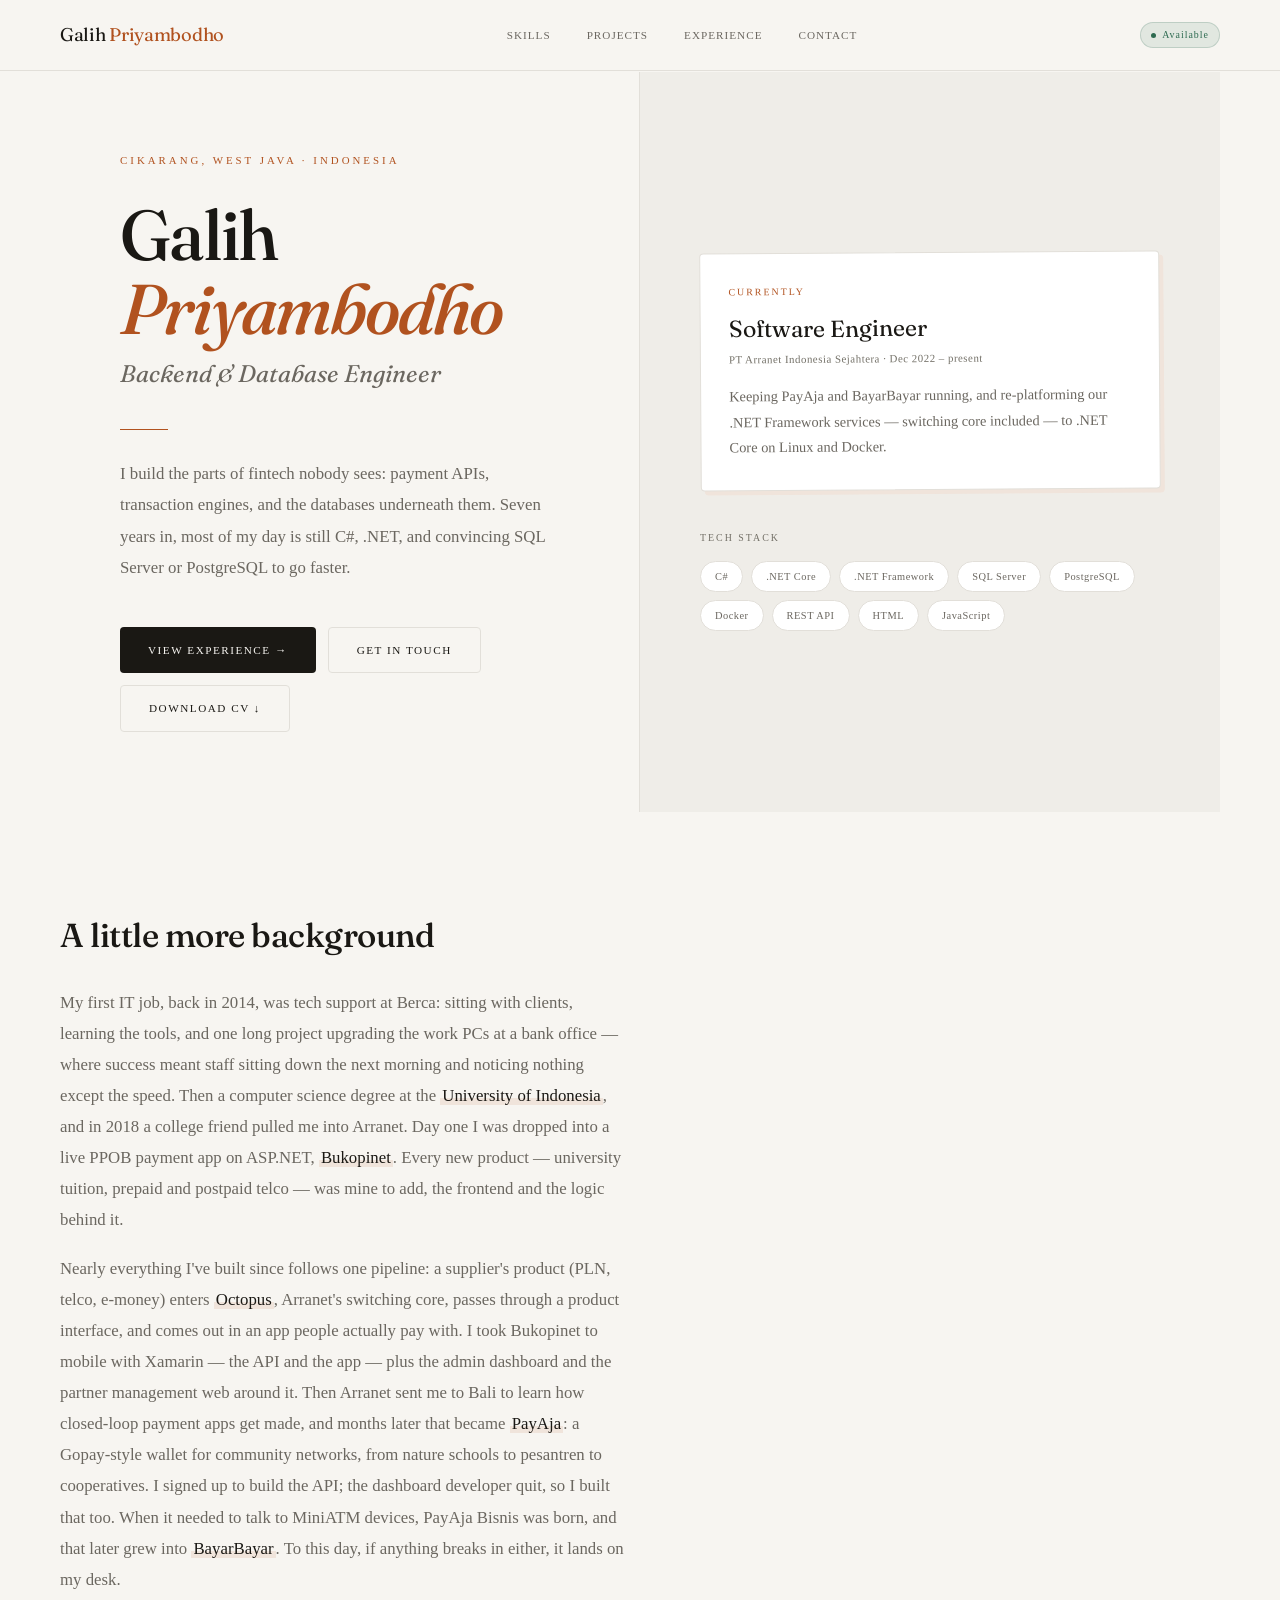
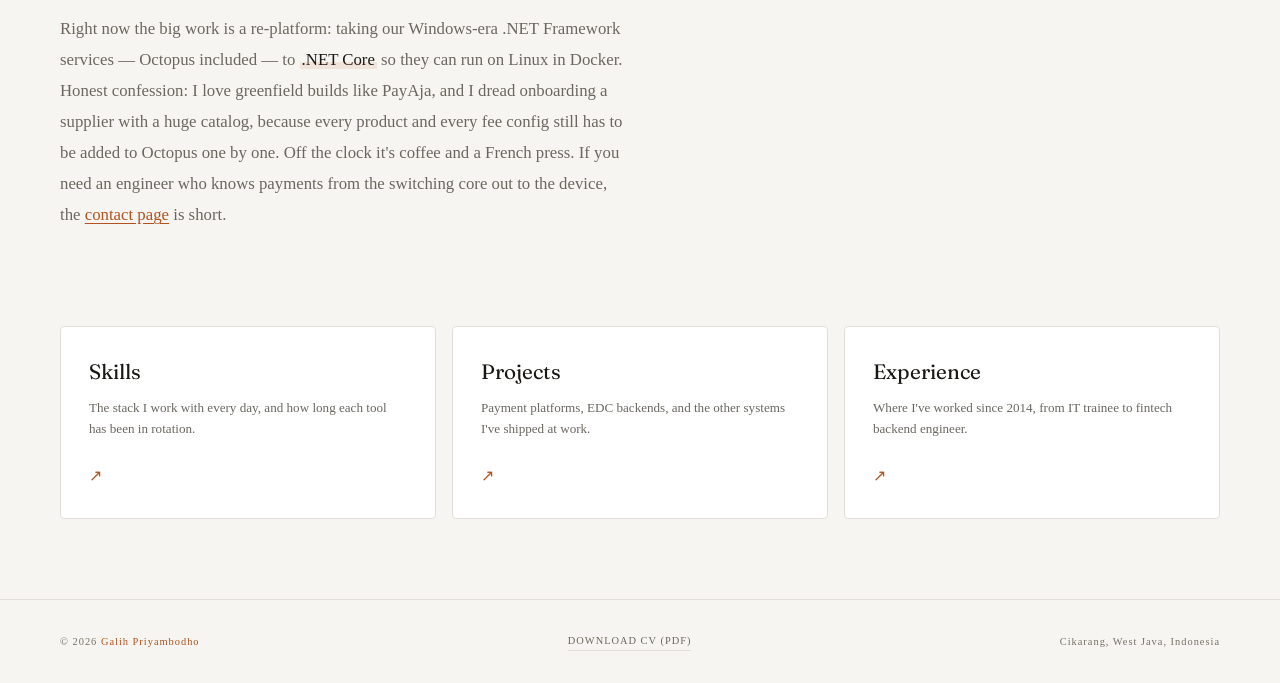
==== commit af23c59e: "feat: rewrite copy from first-person source material, drop unbacked claims About, Experience, Skills" ====
--- a/index.html
+++ b/index.html
@@ -298,8 +298,8 @@
           <div class="hero-now-role">Software Engineer</div>
           <div class="hero-now-meta">PT Arranet Indonesia Sejahtera · Dec 2022 – present</div>
           <p class="hero-now-desc">
-            Moving legacy fintech services to Azure, building .NET Core backends for
-            transaction processing, and keeping the databases underneath them fast.
+            Keeping PayAja and BayarBayar running, and re-platforming our .NET Framework
+            services — switching core included — to .NET Core on Linux and Docker.
           </p>
         </div>
 
@@ -310,6 +310,7 @@
           <span class="stack-pill">.NET Framework</span>
           <span class="stack-pill">SQL Server</span>
           <span class="stack-pill">PostgreSQL</span>
+          <span class="stack-pill">Docker</span>
           <span class="stack-pill">REST API</span>
           <span class="stack-pill">HTML</span>
           <span class="stack-pill">JavaScript</span>
@@ -323,28 +324,34 @@
       <h2 class="reveal">A little more background</h2>
       <div class="about-text">
         <p class="reveal">
-          I started in IT operations back in 2014, went back to school for a computer science
-          degree, and have spent every year since 2018 building backend systems for Indonesian
-          fintech: <strong>bill payments, bank transfers, EDC terminals</strong>, and the automation
-          that keeps thousands of daily transaction jobs running on time. Along the way there was
-          also a year in e-commerce, which taught me that a slow product catalog annoys people
-          almost as much as a failed payment.
+          My first IT job, back in 2014, was tech support at Berca: sitting with clients, learning
+          the tools, and one long project upgrading the work PCs at a bank office — where success
+          meant staff sitting down the next morning and noticing nothing except the speed. Then a
+          computer science degree at the <strong>University of Indonesia</strong>, and in 2018 a
+          college friend pulled me into Arranet. Day one I was dropped into a live PPOB payment
+          app on ASP.NET, <strong>Bukopinet</strong>. Every new product — university tuition,
+          prepaid and postpaid telco — was mine to add, the frontend and the logic behind it.
         </p>
         <p class="reveal">
-          The work I care about sits below the UI. Designing APIs that payment partners can
-          integrate against without surprises. Keeping transaction data consistent when volume
-          spikes. Tuning <strong>SQL Server and PostgreSQL</strong> until the slow queries stop being
-          slow. Since late 2022 I've also led our migration to <strong>Azure</strong> and started
-          folding LLMs into the team's daily workflow, from technical documentation to PRD drafts,
-          because writing those by hand was nobody's favorite job.
+          Nearly everything I've built since follows one pipeline: a supplier's product (PLN,
+          telco, e-money) enters <strong>Octopus</strong>, Arranet's switching core, passes through
+          a product interface, and comes out in an app people actually pay with. I took Bukopinet
+          to mobile with Xamarin — the API and the app — plus the admin dashboard and the partner
+          management web around it. Then Arranet sent me to Bali to learn how closed-loop payment
+          apps get made, and months later that became <strong>PayAja</strong>: a Gopay-style wallet
+          for community networks, from nature schools to pesantren to cooperatives. I signed up to
+          build the API; the dashboard developer quit, so I built that too. When it needed to talk
+          to MiniATM devices, PayAja Bisnis was born, and that later grew into
+          <strong>BayarBayar</strong>. To this day, if anything breaks in either, it lands on my desk.
         </p>
         <p class="reveal">
-          What I bring to a team, beyond the stack: seven years of production incidents survived,
-          an ISO 9001:2015 habit of documenting decisions before they become mysteries, and a
-          genuine preference for boring, reliable systems over clever ones. Off the clock I obsess
-          over coffee chemistry and French-press ratios, which is the same personality trait that
-          makes me tune queries nobody has complained about yet. If that sounds like the kind of
-          engineer you need, the <a href="porto/contact.html">contact page</a> is short.
+          Right now the big work is a re-platform: taking our Windows-era .NET Framework services —
+          Octopus included — to <strong>.NET Core</strong> so they can run on Linux in Docker.
+          Honest confession: I love greenfield builds like PayAja, and I dread onboarding a supplier
+          with a huge catalog, because every product and every fee config still has to be added to
+          Octopus one by one. Off the clock it's coffee and a French press. If you need an engineer
+          who knows payments from the switching core out to the device, the
+          <a href="porto/contact.html">contact page</a> is short.
         </p>
       </div>
     </section>
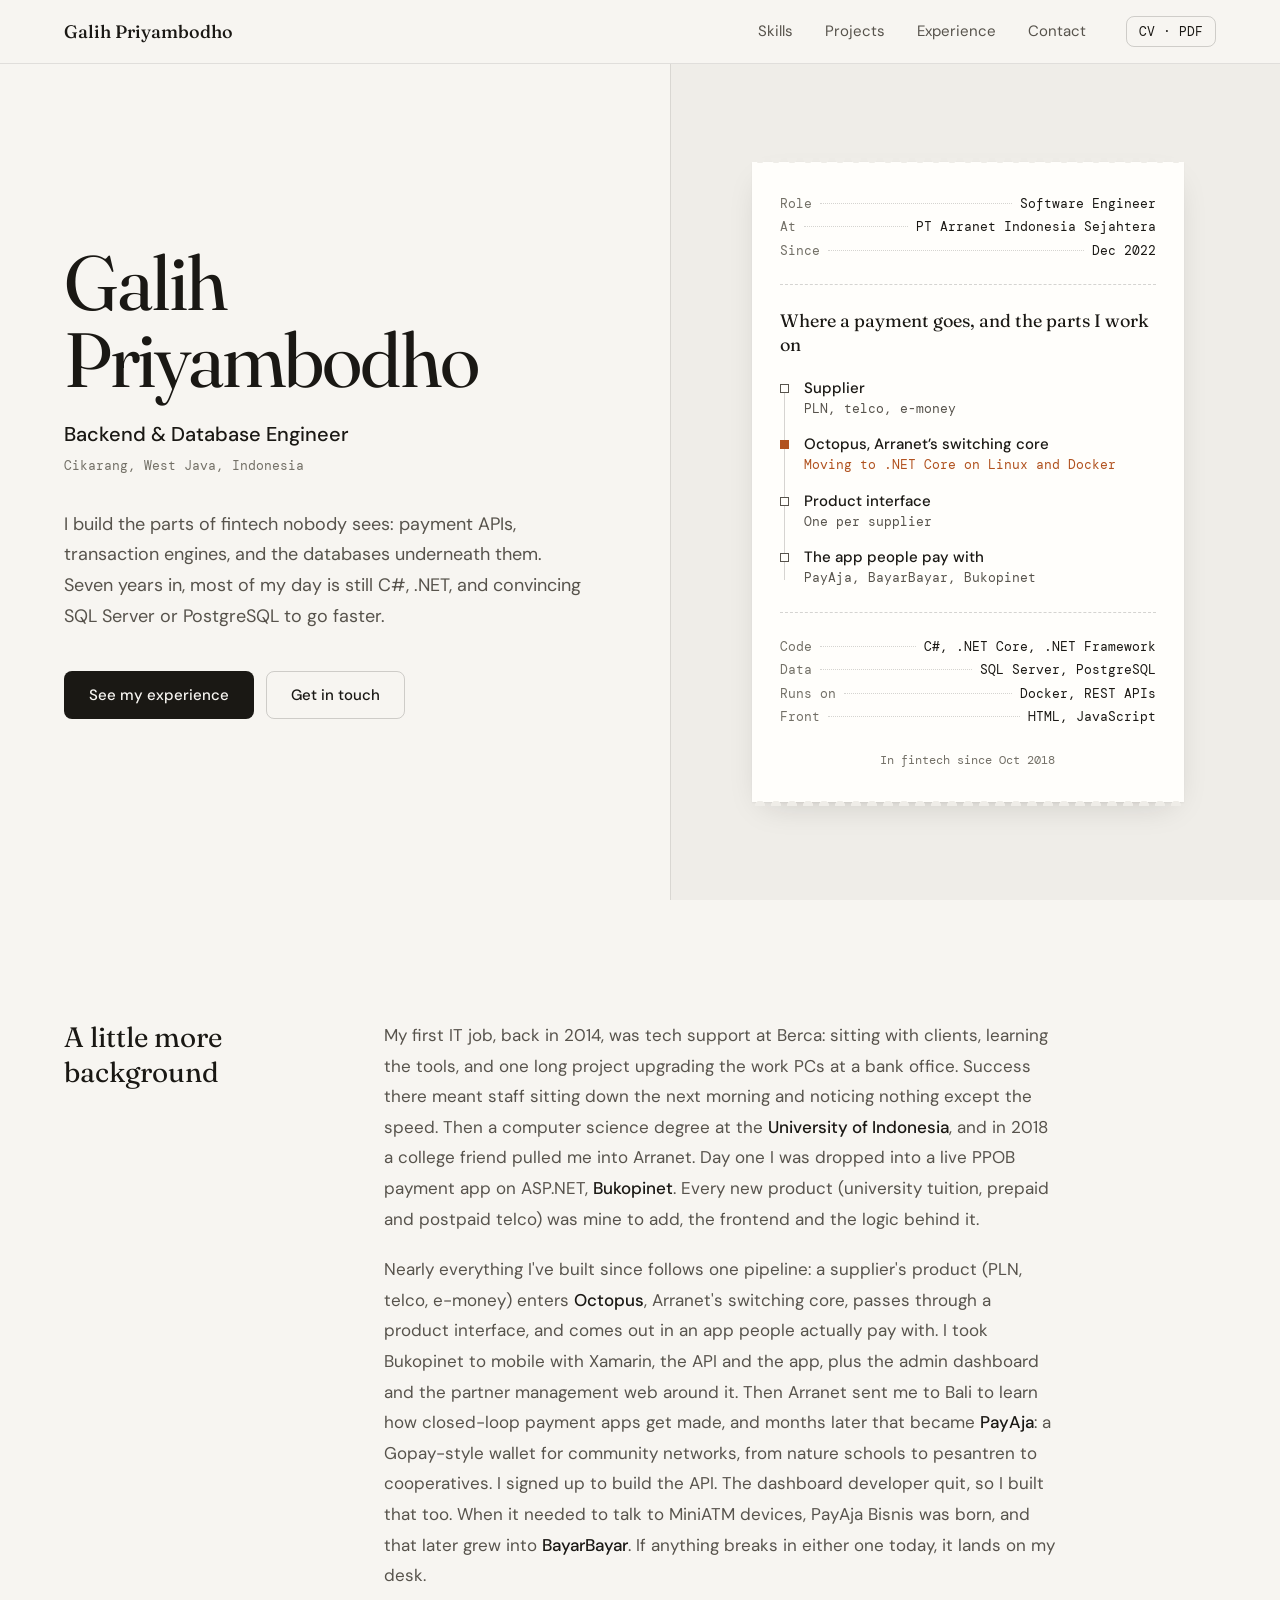
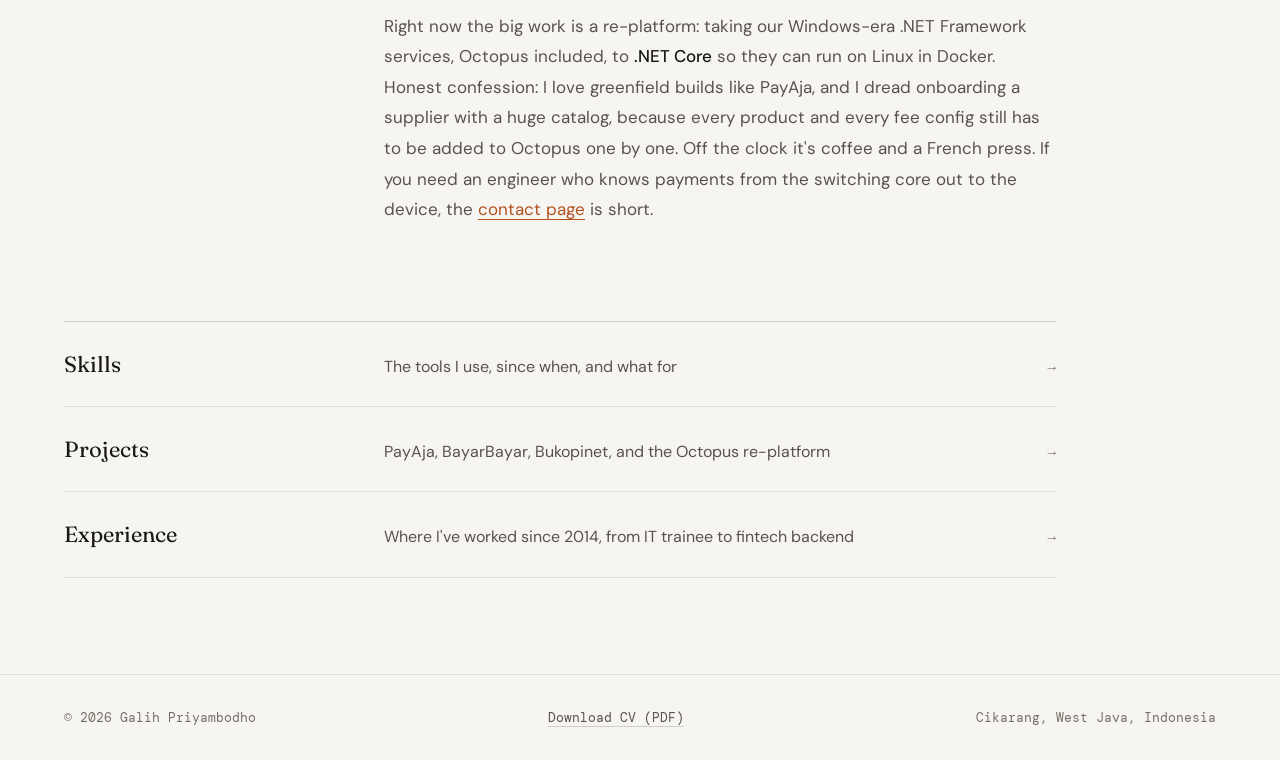
==== commit 20c915d3: "feat: unslop design and sync CV to verified facts - fix circular --font-body/--font-mono vars (DM Sa" ====
--- a/index.html
+++ b/index.html
@@ -4,349 +4,315 @@
   <meta charset="UTF-8">
   <meta name="viewport" content="width=device-width, initial-scale=1.0">
   <title>Galih Priyambodho — Backend & Database Engineer</title>
-  <meta name="description" content="Backend & database engineer in West Java, Indonesia. Seven years of .NET, SQL Server, and PostgreSQL work in fintech: payment platforms, EDC backends, transaction systems.">
+  <meta name="description" content="Backend & database engineer in West Java, Indonesia. Payment backends on .NET, SQL Server, and PostgreSQL since 2018: PayAja, BayarBayar, Bukopinet, and the Octopus switching core.">
   <meta property="og:type" content="website">
   <meta property="og:url" content="https://galihpriyambodho.pages.dev/">
   <meta property="og:title" content="Galih Priyambodho — Backend & Database Engineer">
-  <meta property="og:description" content="Seven years of .NET and SQL work in fintech: payment platforms, EDC backends, transaction systems.">
-  <link rel="icon" href="data:image/svg+xml,%3Csvg xmlns='http://www.w3.org/2000/svg' viewBox='0 0 32 32'%3E%3Crect width='32' height='32' rx='6' fill='%23b1521f'/%3E%3Ctext x='16' y='22' font-family='Georgia,serif' font-size='18' fill='%23f7f5f1' text-anchor='middle'%3EG%3C/text%3E%3C/svg%3E">
+  <meta property="og:description" content="Payment backends on .NET and SQL since 2018: PayAja, BayarBayar, Bukopinet, and the Octopus switching core.">
+  <link rel="icon" href="data:image/svg+xml,%3Csvg xmlns='http://www.w3.org/2000/svg' viewBox='0 0 32 32'%3E%3Crect width='32' height='32' rx='8' fill='%231a1814'/%3E%3Ctext x='16' y='22' font-family='Georgia,serif' font-size='18' fill='%23f7f5f1' text-anchor='middle'%3EG%3C/text%3E%3C/svg%3E">
   <link rel="stylesheet" href="assets/css/global.css">
   <style>
     /* ── Hero ── */
     #hero {
-      min-height: 100vh;
+      min-height: calc(100vh - 64px);
       display: grid;
-      grid-template-columns: 1fr 1fr;
-      gap: 0;
-      padding-top: 72px;
+      grid-template-columns: 1.1fr 1fr;
+      padding: 0;
     }
     .hero-left {
       display: flex;
       flex-direction: column;
       justify-content: center;
-      padding: 80px 60px 80px 60px;
-      border-right: 1px solid var(--border);
-    }
-    .hero-eyebrow {
-      font-family: var(--font-mono);
-      font-size: 0.68rem;
-      letter-spacing: 3px;
-      color: var(--accent);
-      text-transform: uppercase;
-      margin-bottom: 28px;
-      animation: fadeUp 0.7s ease forwards;
+      padding: 80px 64px 80px var(--edge);
+      animation: rise var(--slow) var(--ease) both;
     }
     .hero-name {
       font-family: var(--font-display);
-      font-size: clamp(3rem, 5.5vw, 5rem);
+      font-size: clamp(3rem, 6vw, 5.25rem);
+      font-weight: 400;
+      line-height: 1;
+      letter-spacing: -0.03em;
+      color: var(--ink);
+    }
+    .hero-title {
+      font-size: 1.25rem;
       font-weight: 500;
-      line-height: 1.05;
-      letter-spacing: -0.03em;
-      color: var(--ink);
-      margin-bottom: 8px;
-      animation: fadeUp 0.7s 0.1s ease forwards;
-      opacity: 0;
-    }
-    .hero-name em {
-      font-style: italic;
-      color: var(--accent);
-    }
-    .hero-title {
-      font-family: var(--font-display);
-      font-size: clamp(1rem, 2vw, 1.5rem);
-      font-weight: 400;
-      font-style: italic;
+      color: var(--ink);
+      margin-top: 20px;
+    }
+    .hero-loc {
+      font-family: var(--font-mono);
+      font-size: 0.8125rem;
+      color: var(--ink-faint);
+      margin-top: 4px;
+    }
+    .hero-bio {
+      font-size: 1.125rem;
+      line-height: 1.7;
       color: var(--ink-mid);
-      margin-bottom: 36px;
-      animation: fadeUp 0.7s 0.2s ease forwards;
-      opacity: 0;
-    }
-    .hero-divider {
-      width: 48px; height: 1px;
-      background: var(--accent);
-      margin-bottom: 28px;
-      animation: expandW 0.8s 0.3s ease forwards;
-      transform-origin: left;
-      transform: scaleX(0);
-    }
-    @keyframes expandW { to { transform: scaleX(1); } }
-    .hero-bio {
-      font-size: 1.05rem;
-      line-height: 1.85;
-      color: var(--ink-mid);
-      font-weight: 400;
-      max-width: 440px;
-      margin-bottom: 44px;
-      animation: fadeUp 0.7s 0.35s ease forwards;
-      opacity: 0;
+      max-width: 44ch;
+      margin-top: 32px;
     }
     .hero-cta {
       display: flex;
       flex-wrap: wrap;
       gap: 12px;
-      animation: fadeUp 0.7s 0.45s ease forwards;
-      opacity: 0;
-    }
-    @keyframes fadeUp {
-      from { opacity: 0; transform: translateY(18px); }
-      to   { opacity: 1; transform: translateY(0); }
-    }
-
-    /* ── Hero Right Panel ── */
+      margin-top: 40px;
+    }
+
+    /* ── Hero right: struk rute transaksi (momen utama halaman) ── */
     .hero-right {
       display: flex;
+      align-items: center;
+      justify-content: center;
+      padding: 64px var(--edge) 64px 48px;
+      background: var(--bg-soft);
+      border-left: 1px solid var(--border);
+    }
+    .receipt {
+      --hole: var(--bg-soft);
+      position: relative;
+      width: 100%;
+      max-width: 432px;
+      background: var(--bg-card);
+      padding: 32px 28px;
+      box-shadow: 0 1px 2px rgba(26, 24, 20, 0.06), 0 12px 32px -12px rgba(26, 24, 20, 0.18);
+      animation: rise var(--slow) 80ms var(--ease) both;
+    }
+    /* Tepi sobekan kertas struk, atas dan bawah */
+    .receipt::before,
+    .receipt::after {
+      content: '';
+      position: absolute;
+      left: 0; right: 0;
+      height: 8px;
+      background: radial-gradient(circle at 8px 8px, var(--hole) 5px, transparent 5.5px) 0 0 / 16px 8px repeat-x;
+    }
+    .receipt::before { top: -4px; transform: scaleY(-1); }
+    .receipt::after  { bottom: -4px; }
+
+    .receipt .leader + .leader { margin-top: 4px; }
+    .r-rule {
+      border: 0;
+      border-top: 1px dashed var(--border-strong);
+      margin: 24px 0;
+    }
+    .r-title {
+      font-family: var(--font-display);
+      font-size: 1.125rem;
+      font-weight: 400;
+      color: var(--ink);
+      line-height: 1.35;
+      margin-bottom: 20px;
+    }
+
+    .route { list-style: none; position: relative; }
+    .route::before {
+      content: '';
+      position: absolute;
+      left: 4px; top: 8px; bottom: 8px;
+      border-left: 1px solid var(--border-strong);
+    }
+    .route li {
+      position: relative;
+      padding-left: 24px;
+      display: flex;
       flex-direction: column;
-      justify-content: center;
-      padding: 80px 60px;
-      background: var(--bg-soft);
-      animation: fadeUp 0.8s 0.5s ease forwards;
-      opacity: 0;
-    }
-    .hero-now {
+    }
+    .route li + li { margin-top: 16px; }
+    .route li::before {
+      content: '';
+      position: absolute;
+      left: 0; top: 6px;
+      width: 9px; height: 9px;
       background: var(--bg-card);
-      border: 1px solid var(--border);
-      border-radius: var(--radius);
-      padding: 30px 28px;
-      margin-bottom: 40px;
-      box-shadow: var(--shadow-print);
-      transform: rotate(-0.4deg); /* sedikit miring, kesan kartu tertempel tangan */
-    }
-    .hero-now-label {
+      border: 1px solid var(--ink-mid);
+    }
+    .route .r-step {
+      font-size: 0.9375rem;
+      font-weight: 500;
+      color: var(--ink);
+      line-height: 1.4;
+    }
+    .route .r-what {
       font-family: var(--font-mono);
-      font-size: 0.62rem;
-      letter-spacing: 2px;
-      color: var(--accent);
-      text-transform: uppercase;
-      margin-bottom: 14px;
-    }
-    .hero-now-role {
-      font-family: var(--font-display);
-      font-size: 1.45rem;
-      color: var(--ink);
-      line-height: 1.3;
-    }
-    .hero-now-meta {
+      font-size: 0.8125rem;
+      color: var(--ink-mid);
+      line-height: 1.5;
+    }
+    .route li.is-now::before { background: var(--accent); border-color: var(--accent); }
+    .route li.is-now .r-what { color: var(--accent); }
+
+    .r-foot {
+      margin-top: 24px;
       font-family: var(--font-mono);
-      font-size: 0.68rem;
-      letter-spacing: 0.5px;
+      font-size: 0.75rem;
       color: var(--ink-faint);
-      margin: 6px 0 16px;
-    }
-    .hero-now-desc {
-      font-size: 0.9rem;
-      line-height: 1.75;
-      color: var(--ink-mid);
-      font-weight: 400;
-    }
-
-    .hero-stack-title {
-      font-family: var(--font-mono);
-      font-size: 0.62rem;
-      letter-spacing: 2px;
-      color: var(--ink-faint);
-      text-transform: uppercase;
-      margin-bottom: 14px;
-    }
-    .hero-stack {
-      display: flex;
-      flex-wrap: wrap;
-      gap: 8px;
-    }
-    .stack-pill {
-      font-family: var(--font-mono);
-      font-size: 0.65rem;
-      letter-spacing: 0.5px;
-      padding: 6px 14px;
-      background: var(--bg-card);
-      border: 1px solid var(--border);
-      color: var(--ink-mid);
-      border-radius: 20px;
-      transition: all 0.2s;
-    }
-    .stack-pill:hover {
-      border-color: var(--accent);
-      color: var(--accent);
-    }
-
-    /* ── About / Summary ── */
+      text-align: center;
+    }
+
+    /* ── About ── */
     #about {
-      padding: 0 60px 96px;
-      max-width: 1020px;
+      display: grid;
+      grid-template-columns: 280px 1fr;
+      gap: 40px;
+      padding-top: 120px;
+      max-width: 1120px;
     }
     #about h2 {
       font-family: var(--font-display);
-      font-size: clamp(1.6rem, 2.6vw, 2.2rem);
-      font-weight: 500;
-      color: var(--ink);
-      letter-spacing: -0.5px;
-      margin-bottom: 24px;
+      font-size: 1.75rem;
+      font-weight: 400;
+      line-height: 1.25;
+      color: var(--ink);
     }
     .about-text p {
-      font-size: 1.05rem;
-      line-height: 1.85;
+      font-size: 1.0625rem;
+      line-height: 1.8;
       color: var(--ink-mid);
-      font-weight: 400;
-      max-width: 68ch;
-      margin-bottom: 18px;
-    }
-    .about-text p:last-child { margin-bottom: 0; }
-    /* Highlight ala stabilo tipis di kata kunci — terasa ditandai manusia */
-    .about-text strong {
-      color: var(--ink);
-      font-weight: 500;
-      background: linear-gradient(transparent 62%, var(--accent-soft) 62%);
-      padding: 0 2px;
-    }
-    .about-text a { color: var(--accent); text-underline-offset: 3px; }
-
-    /* ── Quick Nav Cards ── */
-    #quick-nav {
-      padding: 0 60px 80px;
+      max-width: 66ch;
+    }
+    .about-text p + p { margin-top: 20px; }
+    .about-text strong { color: var(--ink); font-weight: 500; }
+    .about-text a { color: var(--accent); text-underline-offset: 4px; }
+
+    /* ── Further reading: daftar tautan, bukan kartu ── */
+    #more { padding-top: 0; max-width: 1120px; }
+    .more-list { list-style: none; border-top: 1px solid var(--border-strong); }
+    .more-list a {
       display: grid;
-      grid-template-columns: repeat(3, 1fr);
-      gap: 16px;
-    }
-    .qnav-card {
-      background: var(--bg-card);
-      border: 1px solid var(--border);
-      border-radius: var(--radius);
-      padding: 28px;
+      grid-template-columns: 280px 1fr auto;
+      gap: 40px;
+      align-items: baseline;
+      padding: 24px 0;
+      border-bottom: 1px solid var(--border);
       text-decoration: none;
       color: inherit;
-      transition: all 0.25s;
-      display: flex;
-      flex-direction: column;
-      gap: 8px;
-    }
-    .qnav-card:hover {
-      border-color: var(--accent);
-      box-shadow: var(--shadow-print);
-    }
-    .qnav-title {
+    }
+    .more-name {
       font-family: var(--font-display);
-      font-size: 1.3rem;
-      color: var(--ink);
-    }
-    .qnav-desc {
-      font-size: 0.82rem;
-      color: var(--ink-mid);
-      font-weight: 400;
-      line-height: 1.6;
-    }
-    .qnav-arrow {
-      margin-top: auto;
-      padding-top: 16px;
-      font-size: 1rem;
-      color: var(--accent);
-      transition: transform 0.2s;
-    }
-    .qnav-card:hover .qnav-arrow { transform: translate(4px, -4px); }
+      font-size: 1.375rem;
+      color: var(--ink);
+      transition: color var(--fast) var(--ease);
+    }
+    .more-desc { font-size: 1rem; color: var(--ink-mid); }
+    .more-go { font-family: var(--font-mono); font-size: 0.875rem; color: var(--ink-faint); }
+    .more-list a:hover .more-name,
+    .more-list a:hover .more-go { color: var(--accent); }
 
     @media (max-width: 900px) {
-      #hero { grid-template-columns: 1fr; }
-      .hero-left { padding: 80px 24px 48px; border-right: none; border-bottom: 1px solid var(--border); }
-      .hero-right { padding: 48px 24px; }
-      #about { padding: 0 24px 72px; }
-      #quick-nav { padding: 0 24px 60px; grid-template-columns: 1fr; }
+      #hero { grid-template-columns: 1fr; min-height: 0; }
+      .hero-left { padding: 64px var(--edge) 56px; }
+      .hero-right { padding: 48px var(--edge) 56px; border-left: 0; border-top: 1px solid var(--border); }
+      .receipt { padding: 28px 20px; }
+      #about { grid-template-columns: 1fr; gap: 20px; padding-top: 72px; }
+      .more-list a { grid-template-columns: 1fr auto; gap: 4px 16px; }
+      .more-desc { grid-column: 1; grid-row: 2; }
+      .more-go { grid-row: 1 / span 2; align-self: center; }
     }
   </style>
 </head>
 <body>
 
   <a href="#main" class="skip-link">Skip to content</a>
-  <div class="scroll-progress" id="scrollProgress" aria-hidden="true"></div>
 
   <nav>
-    <a href="index.html" class="nav-logo">Galih <span>Priyambodho</span></a>
+    <a href="index.html" class="nav-logo">Galih Priyambodho</a>
     <div class="nav-links">
       <a href="porto/skills.html">Skills</a>
       <a href="porto/projects.html">Projects</a>
       <a href="porto/experience.html">Experience</a>
       <a href="porto/contact.html">Contact</a>
     </div>
-    <div class="nav-badge">
-      <div class="badge-dot"></div>
-      Available
-    </div>
+    <a href="docs/CV_Galih_Priyambodho.pdf" class="nav-cv" download>CV · PDF</a>
   </nav>
 
   <main id="main">
     <section id="hero">
 
-      <!-- Left -->
       <div class="hero-left">
-        <div class="hero-eyebrow">Cikarang, West Java · Indonesia</div>
-        <h1 class="hero-name">Galih<br><em>Priyambodho</em></h1>
-        <p class="hero-title">Backend & Database Engineer</p>
-        <div class="hero-divider"></div>
+        <h1 class="hero-name">Galih Priyambodho</h1>
+        <p class="hero-title">Backend &amp; Database Engineer</p>
+        <p class="hero-loc">Cikarang, West Java, Indonesia</p>
         <p class="hero-bio">
           I build the parts of fintech nobody sees: payment APIs, transaction engines,
           and the databases underneath them. Seven years in, most of my day is still
           C#, .NET, and convincing SQL Server or PostgreSQL to go faster.
         </p>
         <div class="hero-cta">
-          <a href="porto/experience.html" class="btn btn-primary">View Experience →</a>
-          <a href="porto/contact.html" class="btn btn-outline">Get in Touch</a>
-          <a href="docs/CV_Galih_Priyambodho.pdf" class="btn btn-outline" download>Download CV ↓</a>
+          <a href="porto/experience.html" class="btn btn-primary">See my experience</a>
+          <a href="porto/contact.html" class="btn btn-outline">Get in touch</a>
         </div>
       </div>
 
-      <!-- Right -->
       <div class="hero-right">
-        <div class="hero-now">
-          <div class="hero-now-label">Currently</div>
-          <div class="hero-now-role">Software Engineer</div>
-          <div class="hero-now-meta">PT Arranet Indonesia Sejahtera · Dec 2022 – present</div>
-          <p class="hero-now-desc">
-            Keeping PayAja and BayarBayar running, and re-platforming our .NET Framework
-            services — switching core included — to .NET Core on Linux and Docker.
-          </p>
-        </div>
-
-        <div class="hero-stack-title">Tech Stack</div>
-        <div class="hero-stack">
-          <span class="stack-pill">C#</span>
-          <span class="stack-pill">.NET Core</span>
-          <span class="stack-pill">.NET Framework</span>
-          <span class="stack-pill">SQL Server</span>
-          <span class="stack-pill">PostgreSQL</span>
-          <span class="stack-pill">Docker</span>
-          <span class="stack-pill">REST API</span>
-          <span class="stack-pill">HTML</span>
-          <span class="stack-pill">JavaScript</span>
-        </div>
+        <figure class="receipt" aria-label="Current role and the payment route I work on">
+          <div class="leader"><span>Role</span><span class="dots"></span><span>Software Engineer</span></div>
+          <div class="leader"><span>At</span><span class="dots"></span><span>PT Arranet Indonesia Sejahtera</span></div>
+          <div class="leader"><span>Since</span><span class="dots"></span><span>Dec 2022</span></div>
+
+          <hr class="r-rule">
+
+          <p class="r-title">Where a payment goes, and the parts I work on</p>
+          <ol class="route">
+            <li>
+              <span class="r-step">Supplier</span>
+              <span class="r-what">PLN, telco, e-money</span>
+            </li>
+            <li class="is-now">
+              <span class="r-step">Octopus, Arranet’s switching core</span>
+              <span class="r-what">Moving to .NET Core on Linux and Docker</span>
+            </li>
+            <li>
+              <span class="r-step">Product interface</span>
+              <span class="r-what">One per supplier</span>
+            </li>
+            <li>
+              <span class="r-step">The app people pay with</span>
+              <span class="r-what">PayAja, BayarBayar, Bukopinet</span>
+            </li>
+          </ol>
+
+          <hr class="r-rule">
+
+          <div class="leader"><span>Code</span><span class="dots"></span><span>C#, .NET Core, .NET Framework</span></div>
+          <div class="leader"><span>Data</span><span class="dots"></span><span>SQL Server, PostgreSQL</span></div>
+          <div class="leader"><span>Runs on</span><span class="dots"></span><span>Docker, REST APIs</span></div>
+          <div class="leader"><span>Front</span><span class="dots"></span><span>HTML, JavaScript</span></div>
+
+          <p class="r-foot">In fintech since Oct 2018</p>
+        </figure>
       </div>
 
     </section>
 
-    <!-- About / Summary -->
     <section id="about">
       <h2 class="reveal">A little more background</h2>
       <div class="about-text">
         <p class="reveal">
           My first IT job, back in 2014, was tech support at Berca: sitting with clients, learning
-          the tools, and one long project upgrading the work PCs at a bank office — where success
+          the tools, and one long project upgrading the work PCs at a bank office. Success there
           meant staff sitting down the next morning and noticing nothing except the speed. Then a
           computer science degree at the <strong>University of Indonesia</strong>, and in 2018 a
           college friend pulled me into Arranet. Day one I was dropped into a live PPOB payment
-          app on ASP.NET, <strong>Bukopinet</strong>. Every new product — university tuition,
-          prepaid and postpaid telco — was mine to add, the frontend and the logic behind it.
+          app on ASP.NET, <strong>Bukopinet</strong>. Every new product (university tuition,
+          prepaid and postpaid telco) was mine to add, the frontend and the logic behind it.
         </p>
         <p class="reveal">
           Nearly everything I've built since follows one pipeline: a supplier's product (PLN,
           telco, e-money) enters <strong>Octopus</strong>, Arranet's switching core, passes through
           a product interface, and comes out in an app people actually pay with. I took Bukopinet
-          to mobile with Xamarin — the API and the app — plus the admin dashboard and the partner
+          to mobile with Xamarin, the API and the app, plus the admin dashboard and the partner
           management web around it. Then Arranet sent me to Bali to learn how closed-loop payment
           apps get made, and months later that became <strong>PayAja</strong>: a Gopay-style wallet
           for community networks, from nature schools to pesantren to cooperatives. I signed up to
-          build the API; the dashboard developer quit, so I built that too. When it needed to talk
+          build the API. The dashboard developer quit, so I built that too. When it needed to talk
           to MiniATM devices, PayAja Bisnis was born, and that later grew into
-          <strong>BayarBayar</strong>. To this day, if anything breaks in either, it lands on my desk.
+          <strong>BayarBayar</strong>. If anything breaks in either one today, it lands on my desk.
         </p>
         <p class="reveal">
-          Right now the big work is a re-platform: taking our Windows-era .NET Framework services —
-          Octopus included — to <strong>.NET Core</strong> so they can run on Linux in Docker.
+          Right now the big work is a re-platform: taking our Windows-era .NET Framework services,
+          Octopus included, to <strong>.NET Core</strong> so they can run on Linux in Docker.
           Honest confession: I love greenfield builds like PayAja, and I dread onboarding a supplier
           with a huge catalog, because every product and every fee config still has to be added to
           Octopus one by one. Off the clock it's coffee and a French press. If you need an engineer
@@ -356,30 +322,37 @@
       </div>
     </section>
 
-    <!-- Quick Nav -->
-    <div id="quick-nav">
-      <a href="porto/skills.html" class="qnav-card reveal">
-        <div class="qnav-title">Skills</div>
-        <div class="qnav-desc">The stack I work with every day, and how long each tool has been in rotation.</div>
-        <div class="qnav-arrow">↗</div>
-      </a>
-      <a href="porto/projects.html" class="qnav-card reveal">
-        <div class="qnav-title">Projects</div>
-        <div class="qnav-desc">Payment platforms, EDC backends, and the other systems I've shipped at work.</div>
-        <div class="qnav-arrow">↗</div>
-      </a>
-      <a href="porto/experience.html" class="qnav-card reveal">
-        <div class="qnav-title">Experience</div>
-        <div class="qnav-desc">Where I've worked since 2014, from IT trainee to fintech backend engineer.</div>
-        <div class="qnav-arrow">↗</div>
-      </a>
-    </div>
+    <section id="more" aria-label="More pages">
+      <ul class="more-list">
+        <li class="reveal">
+          <a href="porto/skills.html">
+            <span class="more-name">Skills</span>
+            <span class="more-desc">The tools I use, since when, and what for</span>
+            <span class="more-go" aria-hidden="true">→</span>
+          </a>
+        </li>
+        <li class="reveal">
+          <a href="porto/projects.html">
+            <span class="more-name">Projects</span>
+            <span class="more-desc">PayAja, BayarBayar, Bukopinet, and the Octopus re-platform</span>
+            <span class="more-go" aria-hidden="true">→</span>
+          </a>
+        </li>
+        <li class="reveal">
+          <a href="porto/experience.html">
+            <span class="more-name">Experience</span>
+            <span class="more-desc">Where I've worked since 2014, from IT trainee to fintech backend</span>
+            <span class="more-go" aria-hidden="true">→</span>
+          </a>
+        </li>
+      </ul>
+    </section>
   </main>
 
   <footer>
-    <div class="footer-copy">© 2026 <span>Galih Priyambodho</span></div>
+    <span>© 2026 Galih Priyambodho</span>
     <a href="docs/CV_Galih_Priyambodho.pdf" class="footer-cv" download>Download CV (PDF)</a>
-    <div class="footer-loc">Cikarang, West Java, Indonesia</div>
+    <span>Cikarang, West Java, Indonesia</span>
   </footer>
 
   <script src="assets/js/main.js"></script>
--- a/assets/css/global.css
+++ b/assets/css/global.css
@@ -1,29 +1,39 @@
 /* ═══════════════════════════════
    GALIH PORTFOLIO — global.css
-   Clean Editorial Minimal Theme
+   Warm paper, ink, one rust accent
 ═══════════════════════════════ */
 
-@import url('https://fonts.googleapis.com/css2?family=Fraunces:ital,opsz,wght@0,9..144,400..600;1,9..144,400..600&family=DM+Mono:wght@300;400;500&family=DM+Sans:wght@400;500&display=swap');
+@import url('https://fonts.googleapis.com/css2?family=Fraunces:opsz,wght@9..144,400..500&family=DM+Mono:wght@400;500&family=DM+Sans:wght@400;500&display=swap');
 
 :root {
   --bg:         #f7f5f1;
   --bg-soft:    #efede8;
-  --bg-card:    #ffffff;
+  --bg-card:    #fffefb;
   --ink:        #1a1814;
-  --ink-mid:    #6b6760;
-  --ink-faint:  #737067; /* kontras 4.55:1 di atas --bg, aman WCAG AA untuk label kecil */
-  --accent:     #b1521f; /* kontras 4.71:1 di atas --bg, aman untuk teks mono kecil */
+  --ink-mid:    #57534c; /* 7.2:1 di atas --bg */
+  --ink-faint:  #737067; /* 4.55:1 di atas --bg, batas bawah AA untuk label */
+  --accent:     #b1521f; /* 4.71:1 di atas --bg */
   --accent-soft:#f0e4db;
-  --border:     #e2dfd9;
+  --border:     rgba(26, 24, 20, 0.1);
+  --border-strong: rgba(26, 24, 20, 0.18);
   --green:      #2d6a4f;
-  --radius:     4px;
-  --shadow:     0 1px 3px rgba(0,0,0,0.06), 0 4px 16px rgba(0,0,0,0.04);
-  --shadow-md:  0 2px 8px rgba(0,0,0,0.08), 0 8px 32px rgba(0,0,0,0.06);
+  --red:        #a4161a;
+
+  --radius-sm:  4px;
+  --radius:     8px;
+  --radius-lg:  12px;
   /* Bayangan offset gaya cetakan — pengganti drop-shadow blur generik */
   --shadow-print: 4px 4px 0 var(--accent-soft);
+
   --font-display: 'Fraunces', Georgia, serif;
-  --font-body:    var(--font-body);
-  --font-mono:    var(--font-mono);
+  --font-body:    'DM Sans', system-ui, -apple-system, 'Segoe UI', sans-serif;
+  --font-mono:    'DM Mono', ui-monospace, 'Cascadia Mono', Consolas, monospace;
+
+  --ease: cubic-bezier(0.2, 0.7, 0.2, 1);
+  --fast: 160ms;
+  --slow: 480ms;
+
+  --edge: 64px; /* margin halaman */
 }
 
 *, *::before, *::after { box-sizing: border-box; margin: 0; padding: 0; }
@@ -41,27 +51,25 @@
 }
 .skip-link {
   position: fixed;
-  left: 16px; top: -60px;
+  left: 16px; top: -64px;
   z-index: 300;
   background: var(--ink);
   color: var(--bg);
   font-family: var(--font-mono);
-  font-size: 0.7rem;
-  letter-spacing: 1px;
-  text-transform: uppercase;
-  text-decoration: none;
-  padding: 10px 16px;
+  font-size: 0.8125rem;
+  text-decoration: none;
+  padding: 8px 16px;
   border-radius: var(--radius);
-  transition: top 0.2s;
+  transition: top var(--fast) var(--ease);
 }
 .skip-link:focus { top: 16px; }
 
-/* Indikator fokus keyboard yang jelas di semua elemen interaktif */
 a:focus-visible,
-button:focus-visible {
+button:focus-visible,
+input:focus-visible,
+textarea:focus-visible {
   outline: 2px solid var(--accent);
   outline-offset: 3px;
-  border-radius: 2px;
 }
 
 body {
@@ -69,217 +77,172 @@
   color: var(--ink);
   font-family: var(--font-body);
   font-weight: 400;
+  font-size: 1rem;
   line-height: 1.65;
   overflow-x: hidden;
-}
-
-/* Warna seleksi teks mengikuti aksen — detail kecil yang terasa dirancang */
-::selection {
-  background: var(--accent);
-  color: var(--bg);
-}
-
-/* ── Scroll Progress ── */
-.scroll-progress {
-  position: fixed; top: 0; left: 0;
-  height: 2px; width: 0%;
-  background: var(--accent);
-  z-index: 200;
-  transition: width 0.05s;
-}
+  -webkit-font-smoothing: antialiased;
+}
+
+::selection { background: var(--ink); color: var(--bg); }
 
 /* ── Navigation ── */
 nav {
-  position: fixed; top: 0; left: 0; right: 0;
+  position: sticky; top: 0;
   z-index: 100;
-  padding: 20px 60px;
-  display: flex;
-  align-items: center;
-  justify-content: space-between;
-  background: rgba(247, 245, 241, 0.92);
-  backdrop-filter: blur(12px);
+  height: 64px;
+  padding: 0 var(--edge);
+  display: flex;
+  align-items: center;
+  gap: 40px;
+  background: var(--bg);
   border-bottom: 1px solid var(--border);
-  transition: padding 0.3s;
 }
 .nav-logo {
   font-family: var(--font-display);
-  font-size: 1.15rem;
-  color: var(--ink);
-  text-decoration: none;
-  letter-spacing: -0.3px;
-}
-.nav-logo span {
-  color: var(--accent);
+  font-size: 1.125rem;
+  font-weight: 500;
+  color: var(--ink);
+  text-decoration: none;
+  margin-right: auto;
 }
 .nav-links {
   display: flex;
-  gap: 36px;
-  align-items: center;
-}
-.nav-links a {
-  font-family: var(--font-mono);
-  font-size: 0.7rem;
-  letter-spacing: 1px;
+  gap: 32px;
+  align-items: center;
+}
+.nav-links a,
+.nav-cv {
+  font-size: 0.9375rem;
   color: var(--ink-mid);
   text-decoration: none;
-  text-transform: uppercase;
-  transition: color 0.2s;
-  position: relative;
-}
-.nav-links a::after {
-  content: '';
-  position: absolute;
-  bottom: -2px; left: 0;
-  width: 0; height: 1px;
-  background: var(--accent);
-  transition: width 0.25s;
+  padding: 4px 0;
+  border-bottom: 1px solid transparent;
+  transition: color var(--fast) var(--ease), border-color var(--fast) var(--ease);
 }
 .nav-links a:hover,
-.nav-links a.active,
-.nav-links a[aria-current="page"] { color: var(--accent); }
-.nav-links a:hover::after,
-.nav-links a.active::after,
-.nav-links a[aria-current="page"]::after { width: 100%; }
-
-.nav-badge {
-  font-family: var(--font-mono);
-  font-size: 0.62rem;
-  letter-spacing: 1px;
-  color: var(--green);
-  background: rgba(45, 106, 79, 0.1);
-  border: 1px solid rgba(45, 106, 79, 0.2);
-  padding: 4px 10px;
-  border-radius: 20px;
-  display: flex;
-  align-items: center;
-  gap: 6px;
-}
-.badge-dot {
-  width: 5px; height: 5px;
-  background: var(--green);
-  border-radius: 50%;
-  animation: blink 2s infinite;
-}
-@keyframes blink {
-  0%, 100% { opacity: 1; }
-  50%       { opacity: 0.3; }
-}
+.nav-cv:hover { color: var(--ink); }
+.nav-links a[aria-current="page"] {
+  color: var(--ink);
+  border-bottom-color: var(--accent);
+}
+.nav-cv {
+  font-family: var(--font-mono);
+  font-size: 0.8125rem;
+  padding: 4px 12px;
+  border: 1px solid var(--border-strong);
+  border-radius: var(--radius);
+  color: var(--ink);
+}
+.nav-cv:hover { border-color: var(--ink); }
 
 /* ── Section Layout ── */
 section {
-  padding: 96px 60px;
+  padding: 96px var(--edge);
   position: relative;
-}
-.section-label {
-  font-family: var(--font-mono);
-  font-size: 0.65rem;
-  letter-spacing: 3px;
-  color: var(--accent);
-  text-transform: uppercase;
-  margin-bottom: 12px;
-  display: flex;
-  align-items: center;
-  gap: 10px;
-}
-.section-label::after {
-  content: '';
-  flex: 1;
-  max-width: 40px;
-  height: 1px;
-  background: var(--accent);
-  opacity: 0.4;
 }
 .section-title {
   font-family: var(--font-display);
-  font-size: clamp(2rem, 4vw, 3rem);
-  font-weight: 500;
-  color: var(--ink);
-  line-height: 1.15;
-  letter-spacing: -0.5px;
-  margin-bottom: 48px;
-}
+  font-size: clamp(1.75rem, 3vw, 2.25rem);
+  font-weight: 400;
+  color: var(--ink);
+  line-height: 1.2;
+  letter-spacing: -0.01em;
+  margin-bottom: 40px;
+}
+
+/* ── Signature: garis titik ala struk (label ....... nilai) ── */
+.leader {
+  display: flex;
+  align-items: baseline;
+  gap: 8px;
+  font-family: var(--font-mono);
+  font-size: 0.8125rem;
+  line-height: 1.5;
+}
+.leader > :first-child { color: var(--ink-faint); white-space: nowrap; }
+.leader > .dots {
+  flex: 1;
+  min-width: 16px;
+  border-bottom: 1px dotted var(--border-strong);
+  transform: translateY(-4px);
+}
+.leader > :last-child { color: var(--ink); text-align: right; }
 
 /* ── Footer ── */
 footer {
-  padding: 32px 60px;
+  padding: 32px var(--edge);
   border-top: 1px solid var(--border);
   display: flex;
   justify-content: space-between;
   align-items: center;
-}
-.footer-copy {
-  font-family: var(--font-mono);
-  font-size: 0.65rem;
-  letter-spacing: 1px;
+  gap: 16px;
+  font-family: var(--font-mono);
+  font-size: 0.8125rem;
   color: var(--ink-faint);
 }
-.footer-copy span { color: var(--accent); }
-.footer-loc {
-  font-family: var(--font-mono);
-  font-size: 0.65rem;
-  letter-spacing: 1px;
-  color: var(--ink-faint);
-}
 .footer-cv {
-  font-family: var(--font-mono);
-  font-size: 0.65rem;
-  letter-spacing: 1px;
-  text-transform: uppercase;
   color: var(--ink-mid);
-  text-decoration: none;
-  border-bottom: 1px solid var(--border);
-  padding-bottom: 1px;
-  transition: color 0.2s, border-color 0.2s;
-}
-.footer-cv:hover { color: var(--accent); border-color: var(--accent); }
+  text-decoration: underline;
+  text-decoration-color: var(--border-strong);
+  text-underline-offset: 4px;
+  transition: color var(--fast) var(--ease), text-decoration-color var(--fast) var(--ease);
+}
+.footer-cv:hover { color: var(--accent); text-decoration-color: var(--accent); }
 
 /* ── Buttons ── */
 .btn {
   display: inline-flex;
   align-items: center;
+  justify-content: center;
   gap: 8px;
-  font-family: var(--font-mono);
-  font-size: 0.7rem;
-  letter-spacing: 1.5px;
-  text-transform: uppercase;
-  padding: 13px 28px;
+  height: 48px;
+  padding: 0 24px;
+  font-family: var(--font-body);
+  font-size: 0.9375rem;
+  font-weight: 500;
   border-radius: var(--radius);
   text-decoration: none;
-  transition: all 0.25s;
   cursor: pointer;
-  border: none;
-}
-.btn-primary {
-  background: var(--ink);
-  color: var(--bg);
-}
-.btn-primary:hover {
-  background: var(--accent);
-  box-shadow: var(--shadow-print);
-}
+  border: 1px solid transparent;
+  transition: background-color var(--fast) var(--ease), border-color var(--fast) var(--ease),
+              color var(--fast) var(--ease), box-shadow var(--fast) var(--ease), transform var(--fast) var(--ease);
+}
+.btn-primary { background: var(--ink); color: var(--bg); }
+.btn-primary:hover { background: #3a362f; box-shadow: var(--shadow-print); }
 .btn-outline {
   background: transparent;
   color: var(--ink);
+  border-color: var(--border-strong);
+}
+.btn-outline:hover { border-color: var(--ink); }
+.btn:active { transform: scale(0.98); box-shadow: none; }
+.btn:disabled { cursor: progress; opacity: 0.8; }
+
+/* ── Tag: label teknologi, teks mono tenang ── */
+.tag {
+  font-family: var(--font-mono);
+  font-size: 0.75rem;
+  line-height: 1;
+  padding: 4px 8px;
   border: 1px solid var(--border);
-}
-.btn-outline:hover {
-  border-color: var(--accent);
-  color: var(--accent);
-  box-shadow: var(--shadow-print);
-}
-.btn:active { transform: translate(2px, 2px); box-shadow: none; }
-
-/* ── Fade-in animations ──
+  border-radius: var(--radius-sm);
+  color: var(--ink-mid);
+}
+.tags { display: flex; flex-wrap: wrap; gap: 8px; }
+
+/* ── Masuk saat scroll ──
    Hanya disembunyikan kalau JS aktif (html.js dipasang main.js),
    supaya konten tetap terlihat tanpa JavaScript. */
 html.js .reveal {
   opacity: 0;
-  transform: translateY(20px);
-  transition: opacity 0.6s ease, transform 0.6s ease;
-}
-html.js .reveal.visible {
-  opacity: 1;
-  transform: translateY(0);
+  transform: translateY(12px);
+  transition: opacity var(--slow) var(--ease), transform var(--slow) var(--ease);
+}
+html.js .reveal.visible { opacity: 1; transform: none; }
+
+@keyframes rise {
+  from { opacity: 0; transform: translateY(12px); }
+  to   { opacity: 1; transform: none; }
 }
 
 /* ── Reduced motion ── */
@@ -294,16 +257,16 @@
 }
 
 /* ── Responsive ── */
-@media (max-width: 768px) {
-  nav { padding: 16px 24px; }
-  section { padding: 72px 24px; }
-  footer { padding: 24px; flex-direction: column; gap: 8px; text-align: center; }
+@media (max-width: 900px) {
+  :root { --edge: 24px; }
+  section { padding: 72px var(--edge); }
+  nav { gap: 24px; }
   .nav-links { gap: 20px; }
-  .nav-badge { display: none; }
-}
-
-/* Layar sempit: nav dibiarkan wrap supaya link tidak terpotong */
-@media (max-width: 430px) {
-  nav { flex-wrap: wrap; justify-content: center; row-gap: 8px; }
-  .nav-links { width: 100%; justify-content: center; gap: 16px; }
-}
+  footer { flex-direction: column; align-items: flex-start; gap: 8px; }
+}
+
+@media (max-width: 560px) {
+  nav { height: auto; flex-wrap: wrap; padding-block: 12px; row-gap: 8px; }
+  .nav-links { order: 3; width: 100%; gap: 20px; }
+  .nav-links a, .nav-cv { font-size: 0.875rem; }
+}
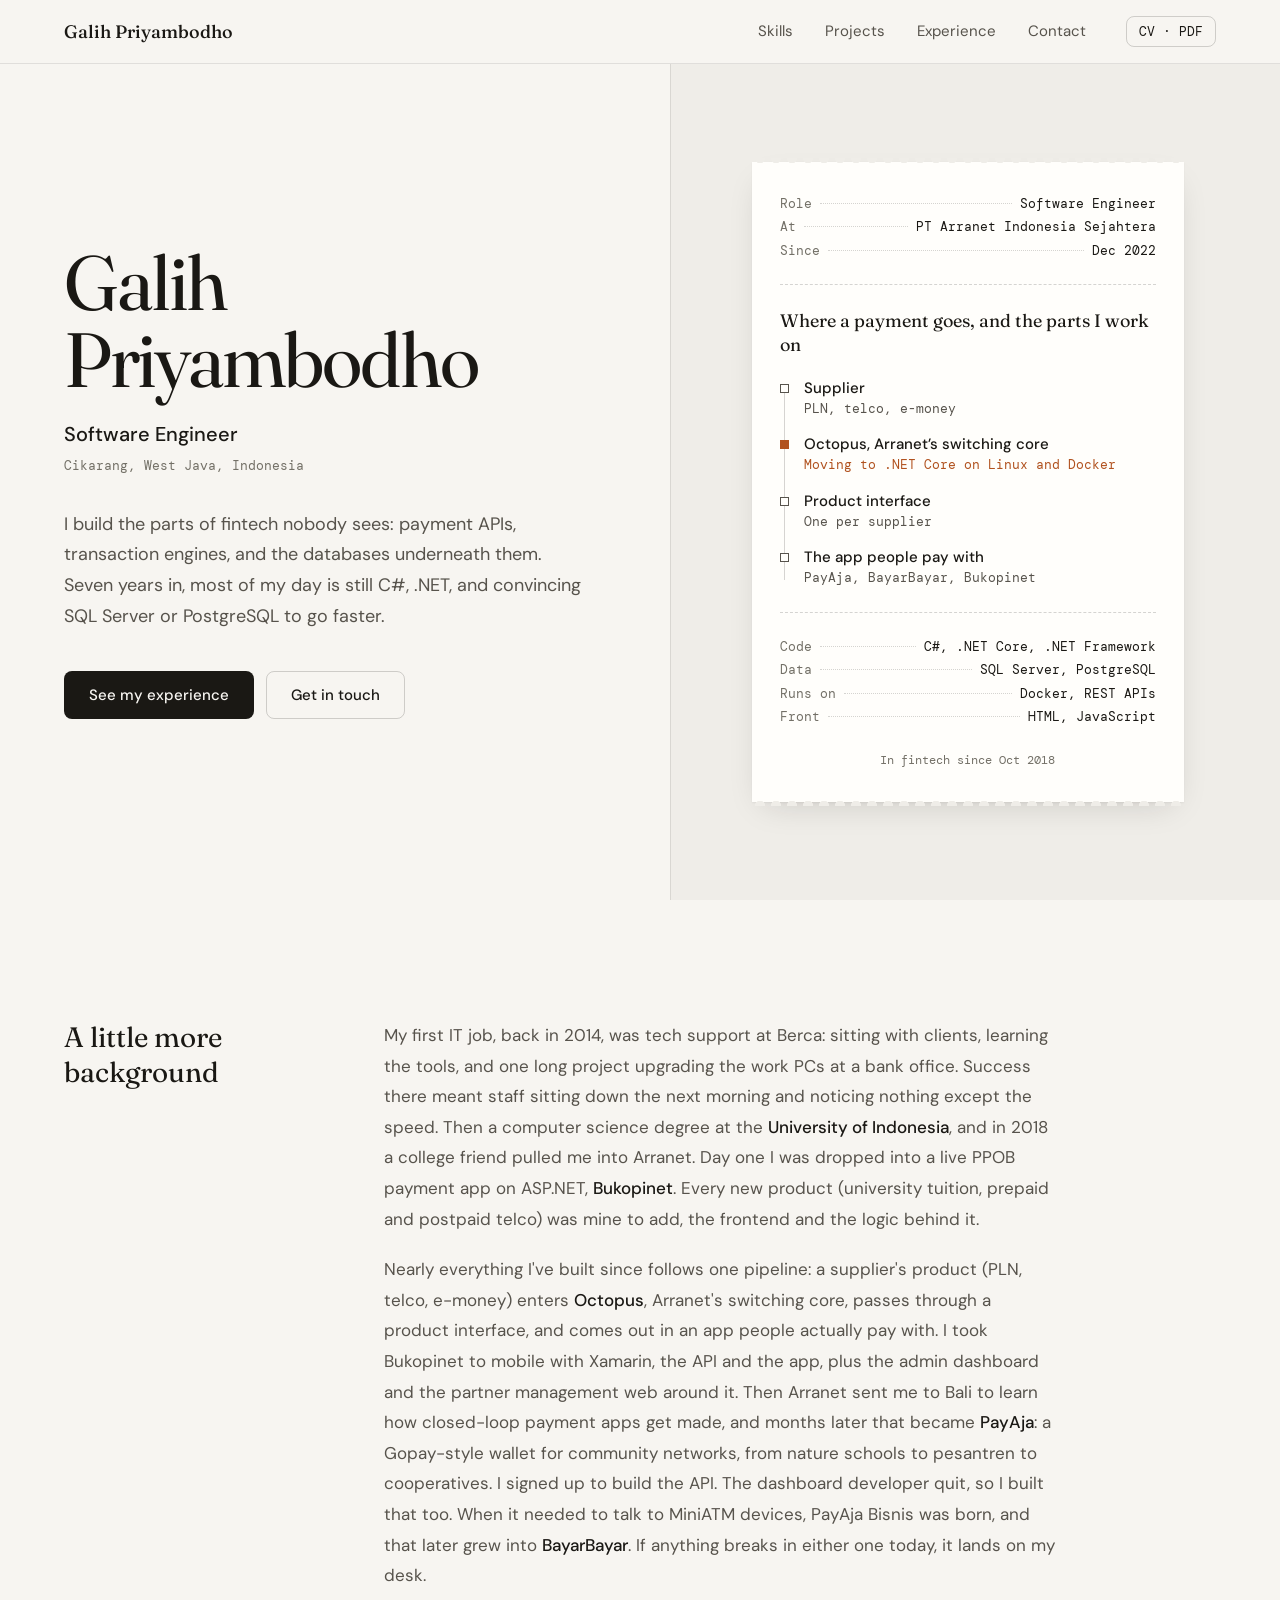
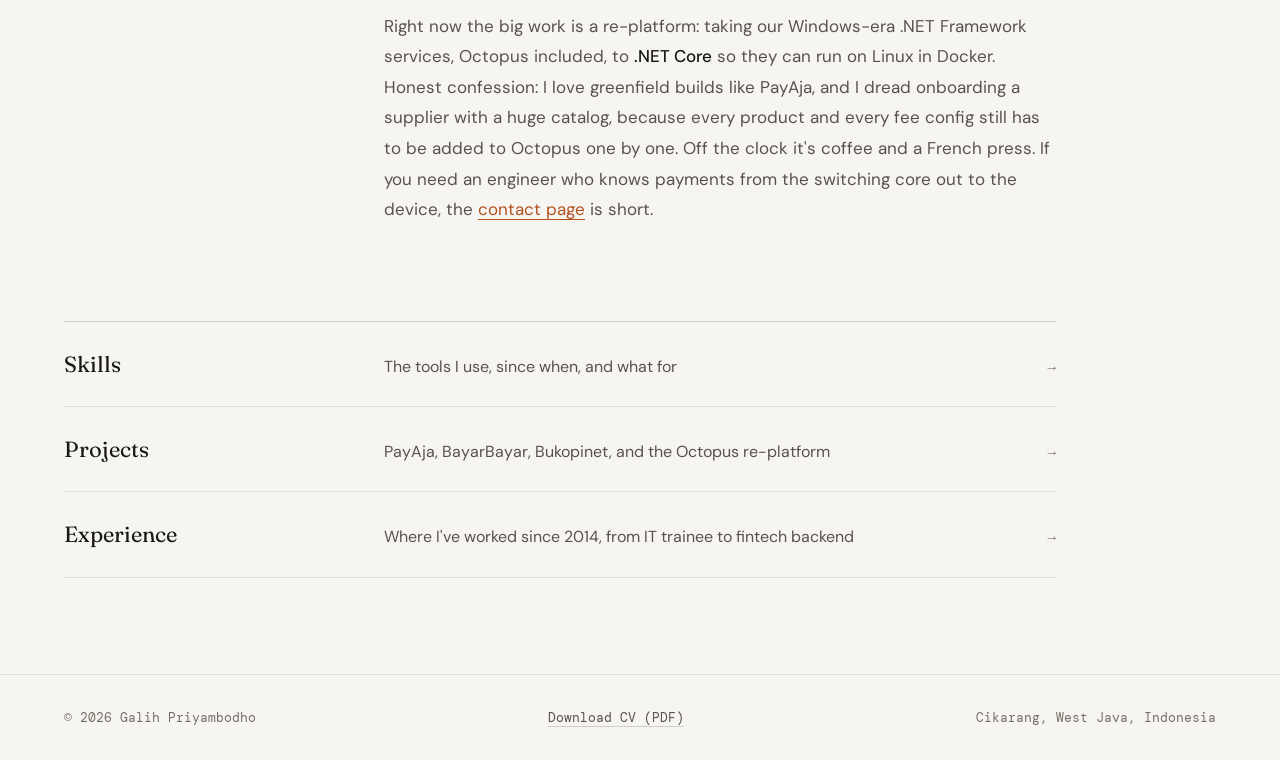
==== commit 8d259bc1: "feat: use Software Engineer as headline on site and CV Backend and database work stays as the descri" ====
--- a/index.html
+++ b/index.html
@@ -3,11 +3,11 @@
 <head>
   <meta charset="UTF-8">
   <meta name="viewport" content="width=device-width, initial-scale=1.0">
-  <title>Galih Priyambodho — Backend & Database Engineer</title>
-  <meta name="description" content="Backend & database engineer in West Java, Indonesia. Payment backends on .NET, SQL Server, and PostgreSQL since 2018: PayAja, BayarBayar, Bukopinet, and the Octopus switching core.">
+  <title>Galih Priyambodho — Software Engineer</title>
+  <meta name="description" content="Software engineer in West Java, Indonesia, focused on backend and databases. Payment backends on .NET, SQL Server, and PostgreSQL since 2018: PayAja, BayarBayar, Bukopinet, and the Octopus switching core.">
   <meta property="og:type" content="website">
   <meta property="og:url" content="https://galihpriyambodho.pages.dev/">
-  <meta property="og:title" content="Galih Priyambodho — Backend & Database Engineer">
+  <meta property="og:title" content="Galih Priyambodho — Software Engineer">
   <meta property="og:description" content="Payment backends on .NET and SQL since 2018: PayAja, BayarBayar, Bukopinet, and the Octopus switching core.">
   <link rel="icon" href="data:image/svg+xml,%3Csvg xmlns='http://www.w3.org/2000/svg' viewBox='0 0 32 32'%3E%3Crect width='32' height='32' rx='8' fill='%231a1814'/%3E%3Ctext x='16' y='22' font-family='Georgia,serif' font-size='18' fill='%23f7f5f1' text-anchor='middle'%3EG%3C/text%3E%3C/svg%3E">
   <link rel="stylesheet" href="assets/css/global.css">
@@ -232,7 +232,7 @@
 
       <div class="hero-left">
         <h1 class="hero-name">Galih Priyambodho</h1>
-        <p class="hero-title">Backend &amp; Database Engineer</p>
+        <p class="hero-title">Software Engineer</p>
         <p class="hero-loc">Cikarang, West Java, Indonesia</p>
         <p class="hero-bio">
           I build the parts of fintech nobody sees: payment APIs, transaction engines,
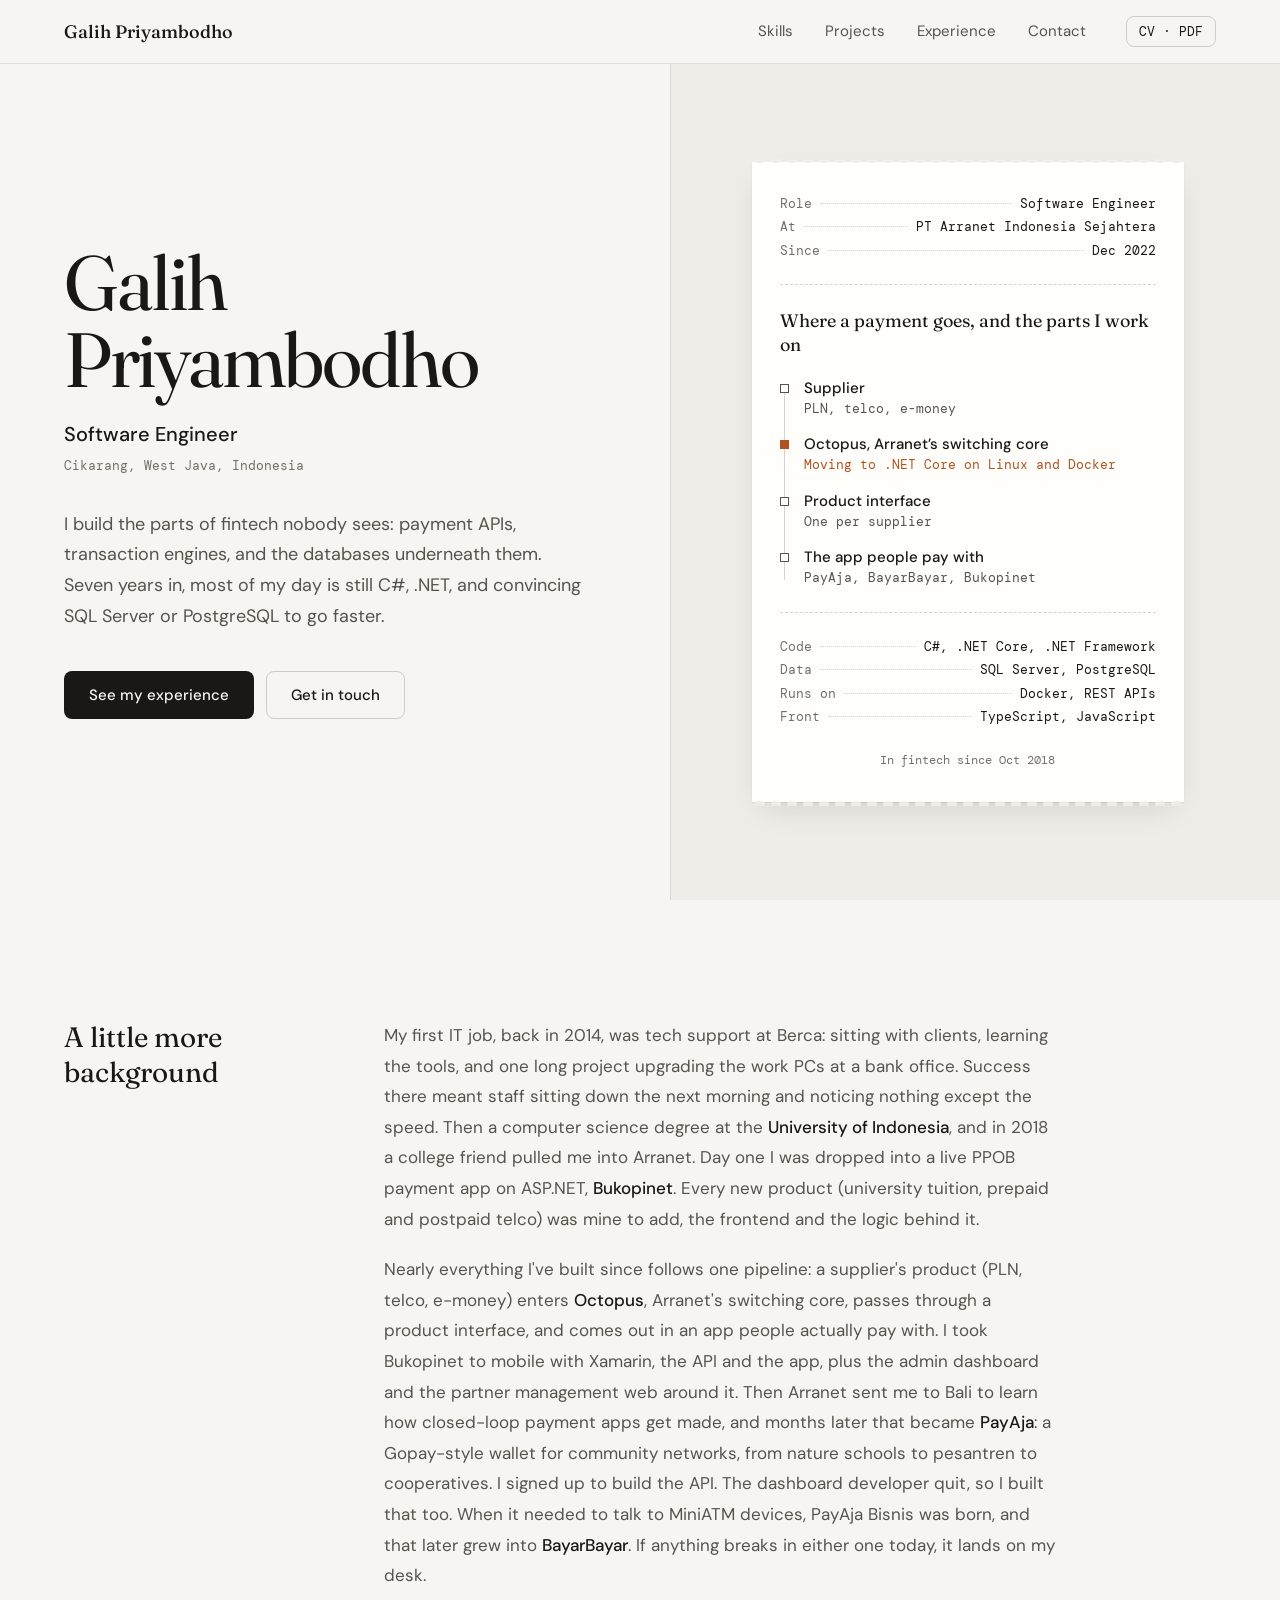
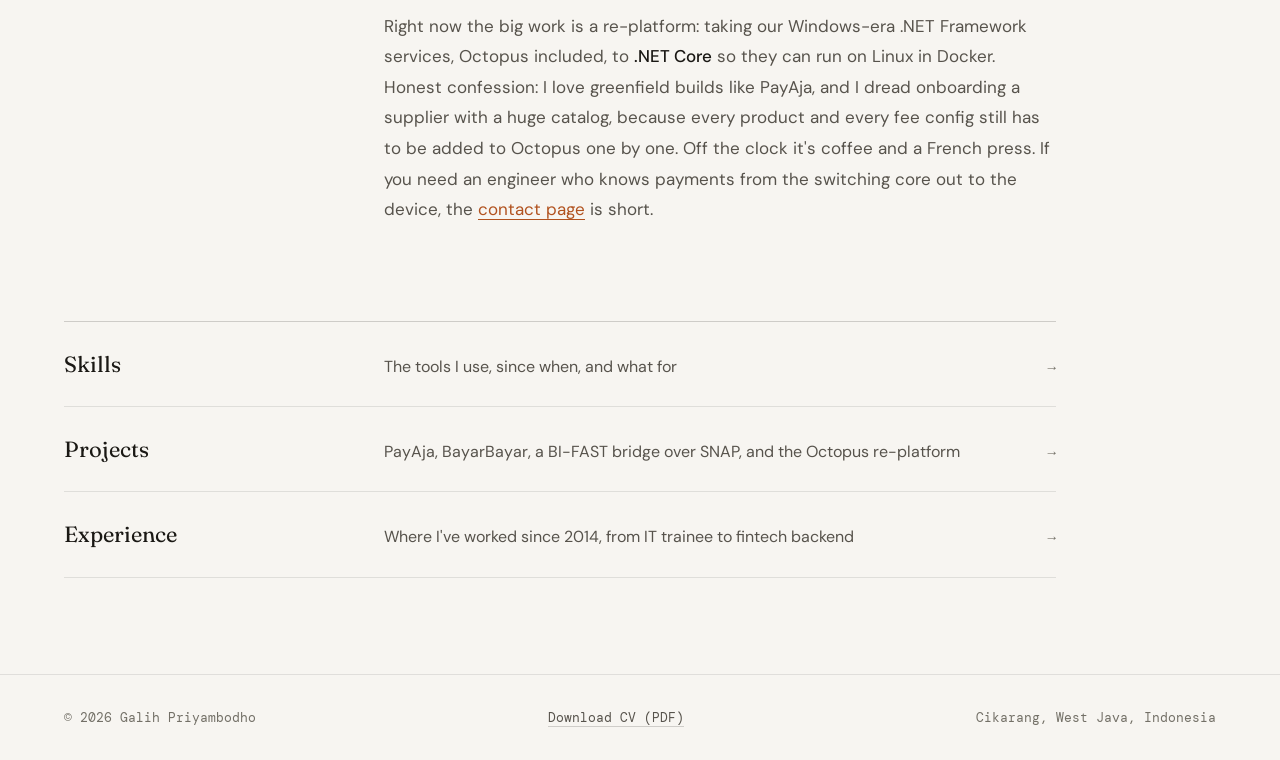
==== commit b87a53b6: "feat: add BI-FAST bridge, agent banking app, and payments skills - projects: BI-FAST bridge over SNA" ====
--- a/index.html
+++ b/index.html
@@ -278,7 +278,7 @@
           <div class="leader"><span>Code</span><span class="dots"></span><span>C#, .NET Core, .NET Framework</span></div>
           <div class="leader"><span>Data</span><span class="dots"></span><span>SQL Server, PostgreSQL</span></div>
           <div class="leader"><span>Runs on</span><span class="dots"></span><span>Docker, REST APIs</span></div>
-          <div class="leader"><span>Front</span><span class="dots"></span><span>HTML, JavaScript</span></div>
+          <div class="leader"><span>Front</span><span class="dots"></span><span>TypeScript, JavaScript</span></div>
 
           <p class="r-foot">In fintech since Oct 2018</p>
         </figure>
@@ -334,7 +334,7 @@
         <li class="reveal">
           <a href="porto/projects.html">
             <span class="more-name">Projects</span>
-            <span class="more-desc">PayAja, BayarBayar, Bukopinet, and the Octopus re-platform</span>
+            <span class="more-desc">PayAja, BayarBayar, a BI-FAST bridge over SNAP, and the Octopus re-platform</span>
             <span class="more-go" aria-hidden="true">→</span>
           </a>
         </li>
